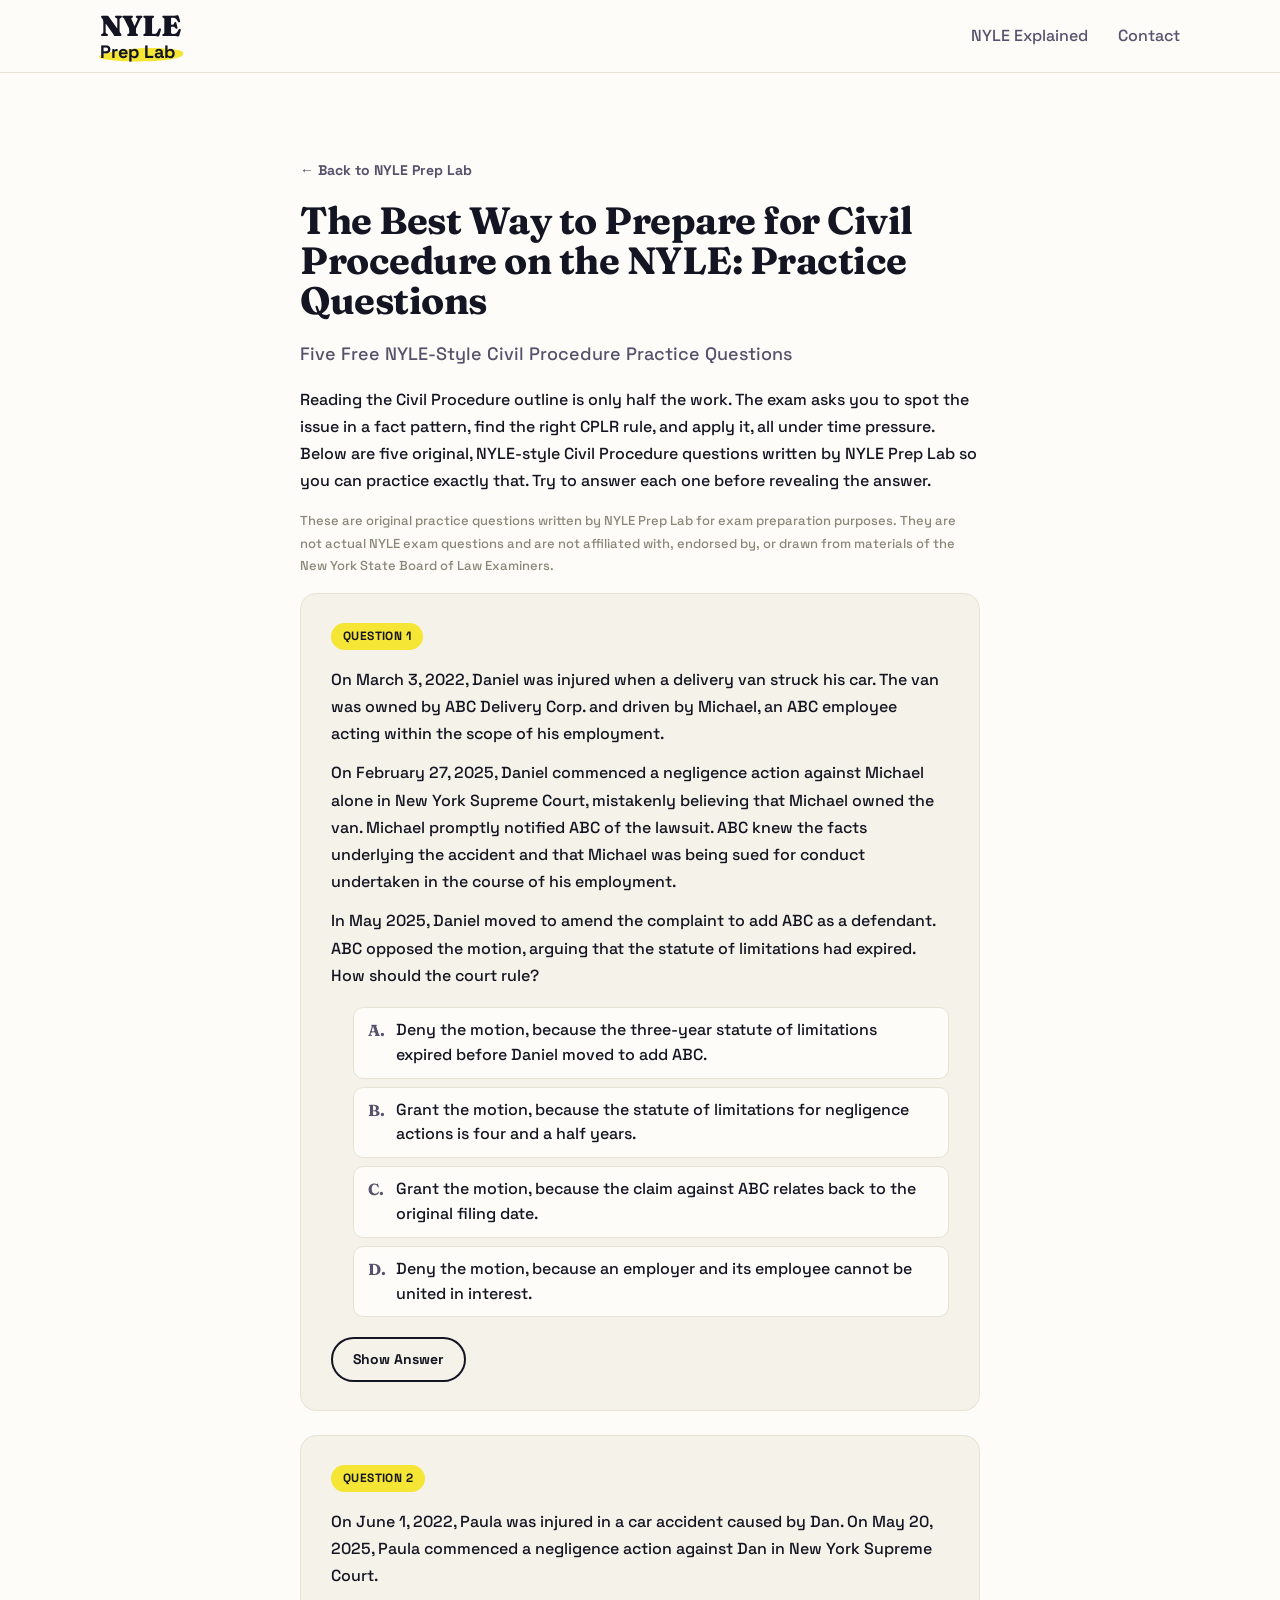
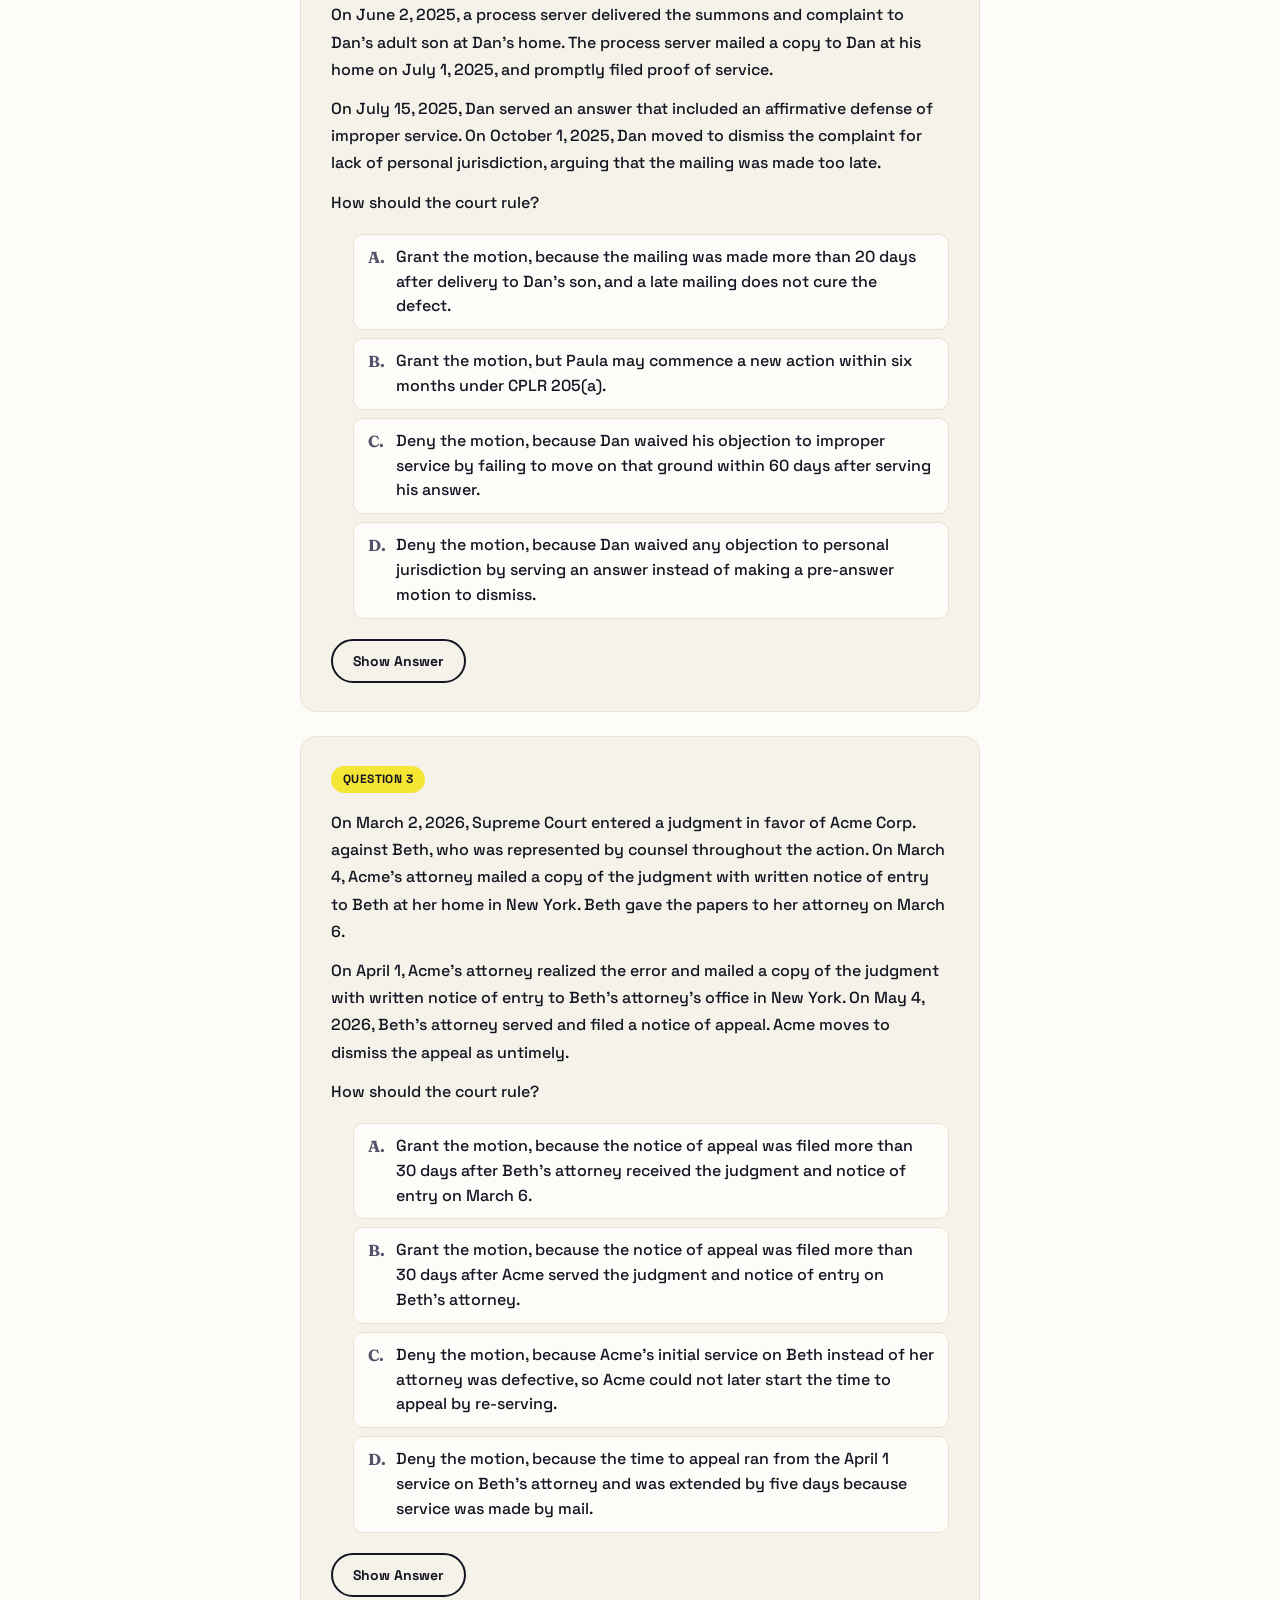
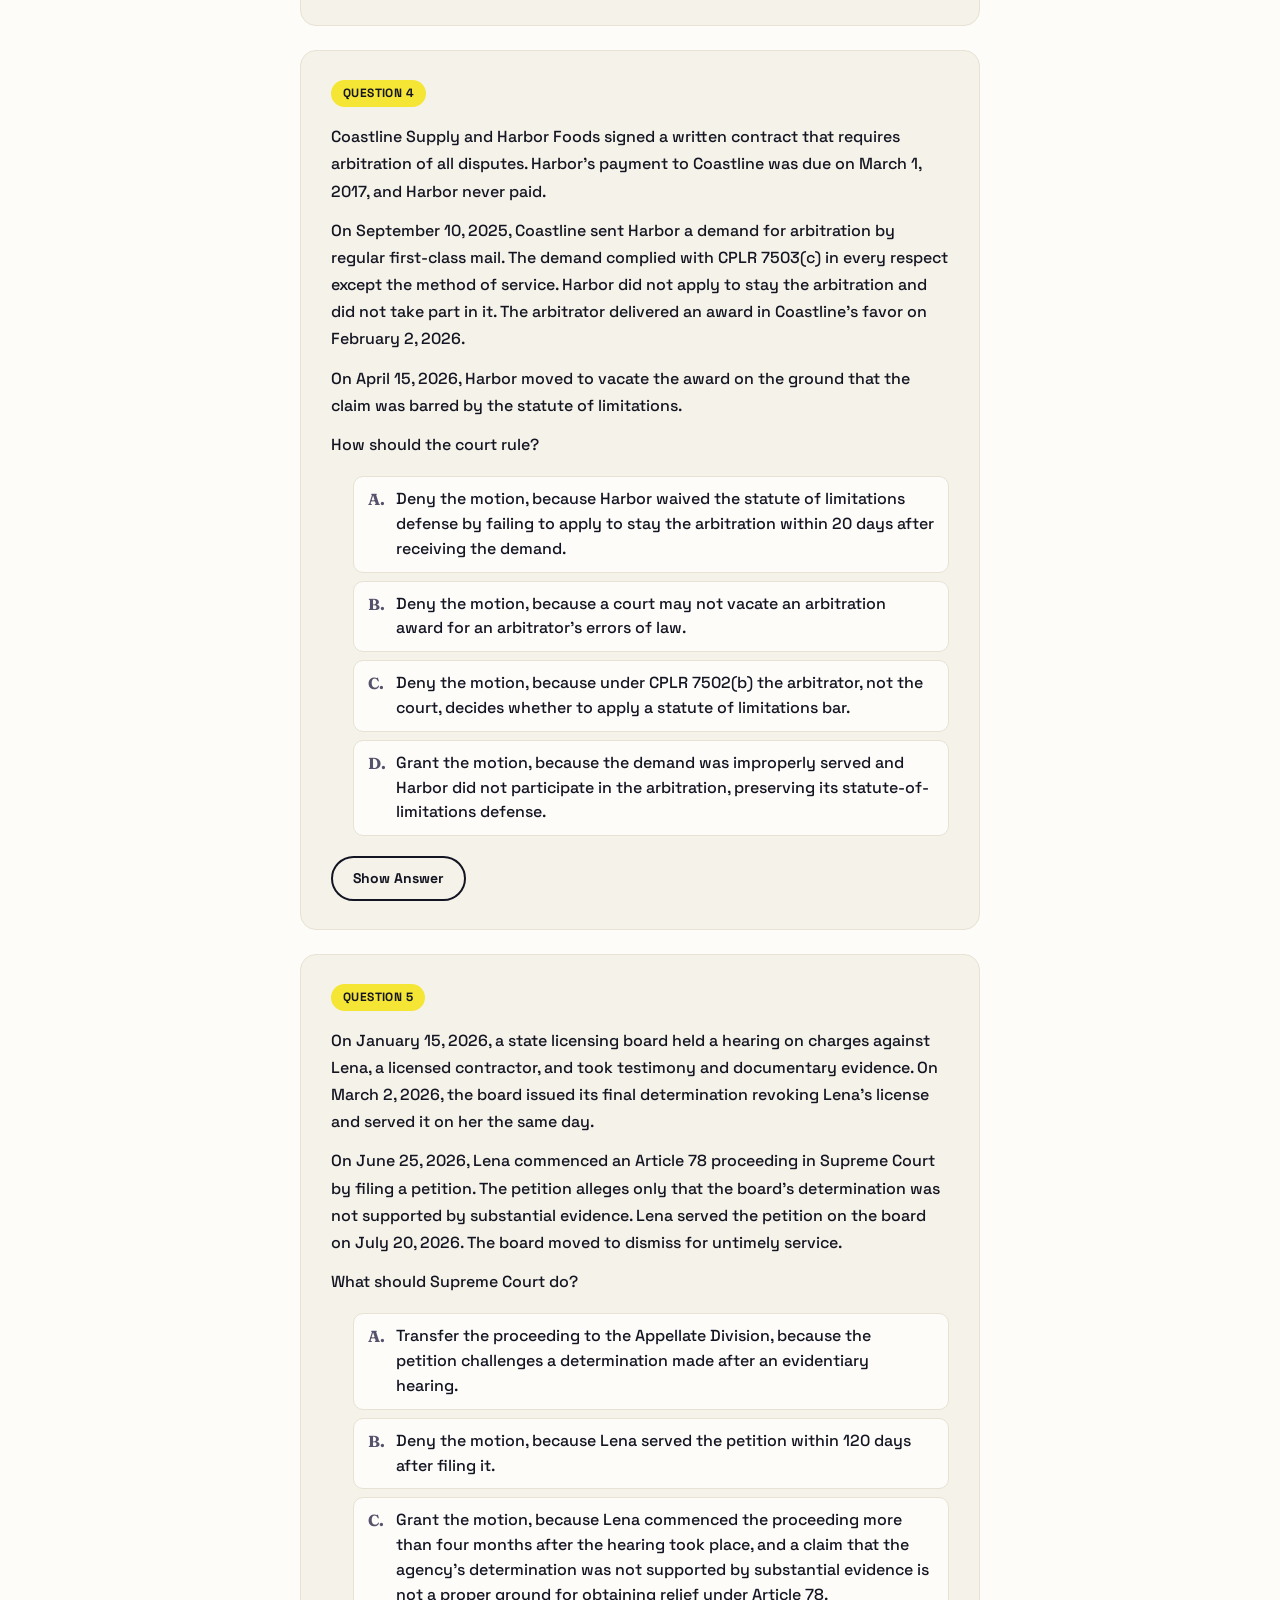
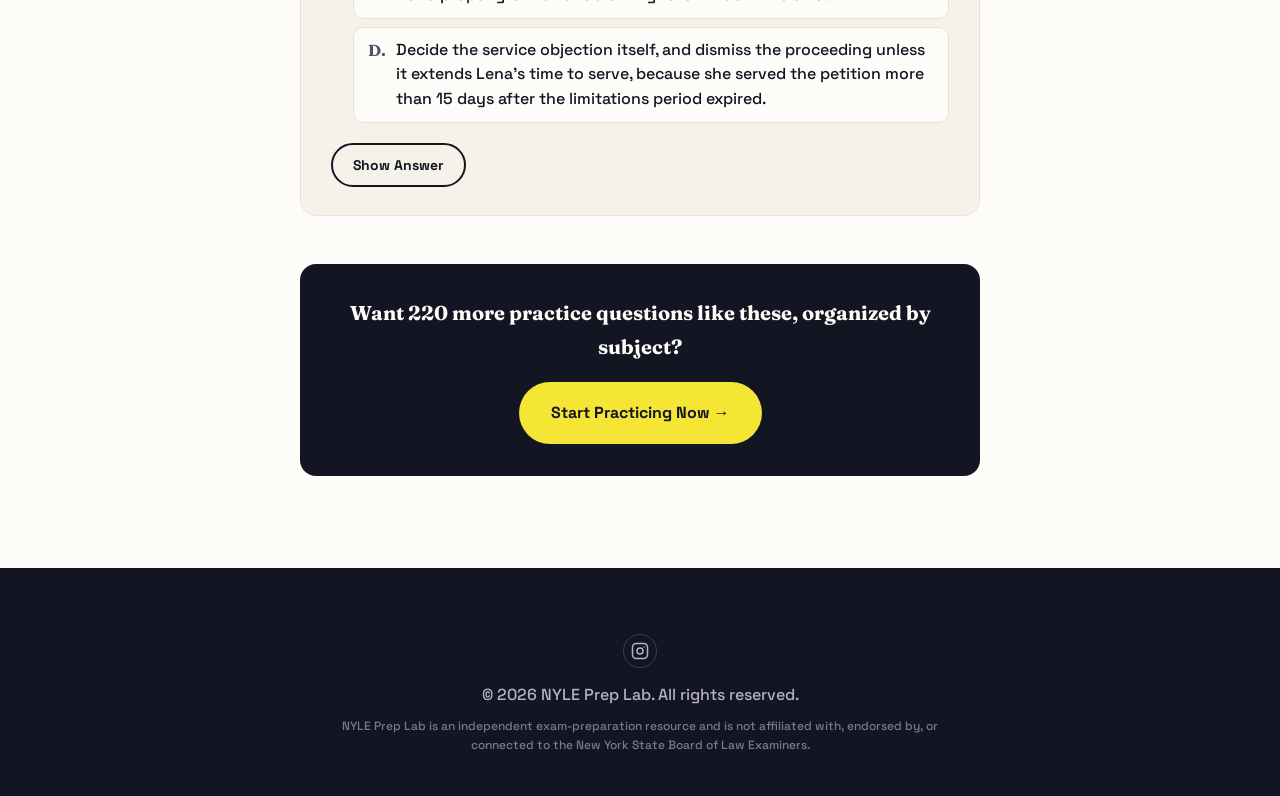
==== nyle-civil-procedure-practice-questions.html @ 0ba23423 "Add free Civil Procedure practice questions page and homepage teaser - New page nyle-civil-procedure" ====
<!DOCTYPE html>
<html lang="en">
<head>
<!-- Google tag (gtag.js) -->
<script async src="https://www.googletagmanager.com/gtag/js?id=G-0J8TV4LNTQ"></script>
<script>
  window.dataLayer = window.dataLayer || [];
  function gtag(){dataLayer.push(arguments);}
  gtag('js', new Date());

  gtag('config', 'G-0J8TV4LNTQ');
</script>
<meta charset="UTF-8">
<meta name="viewport" content="width=device-width, initial-scale=1.0">
<title>NYLE Civil Procedure Practice Questions: Free Sample Test | NYLE Prep Lab</title>
<meta name="description" content="Five free NYLE-style Civil Procedure practice questions with full explanations, to help you prepare for the New York Law Exam.">
<link rel="canonical" href="https://nylepreplab.com/nyle-civil-procedure-practice-questions.html">

<meta property="og:type" content="article">
<meta property="og:title" content="NYLE Civil Procedure Practice Questions: Free Sample Test | NYLE Prep Lab">
<meta property="og:description" content="Five free NYLE-style Civil Procedure practice questions with full explanations, to help you prepare for the New York Law Exam.">
<meta property="og:url" content="https://nylepreplab.com/nyle-civil-procedure-practice-questions.html">
<meta property="og:image" content="https://nylepreplab.com/assets/brand/instagram-profile.png">

<link rel="icon" type="image/png" href="assets/brand/favicon-512.png">
<link rel="stylesheet" href="css/style.css?v=3">
</head>
<body>

<header class="site-header">
  <div class="container nav-inner">
    <a href="index.html" class="brand">
      <span class="brand-nyle">NYLE</span>
      <span class="brand-prep-wrap">
        <svg class="brand-highlight" width="92" height="26" viewBox="0 0 56 16" aria-hidden="true">
          <path d="M2,9 C14,4 40,3 52,6 C54,6.5 54,9 51,10 C40,13.5 14,13 4,11 C2,10.5 1,10 2,9 Z" fill="#F5E635"/>
        </svg>
        <span class="brand-prep">Prep Lab</span>
      </span>
    </a>
    <nav class="main-nav" id="mainNav">
      <a href="index.html#nyle-explained">NYLE Explained</a>
      <a href="index.html#contact">Contact</a>
    </nav>
    <button class="nav-toggle" id="navToggle" aria-label="Toggle menu" aria-expanded="false">
      <span></span><span></span><span></span>
    </button>
  </div>
</header>

<main>
  <section class="section">
    <div class="container article-shell">
      <a href="index.html#practice" class="article-back">&larr; Back to NYLE Prep Lab</a>

      <h1>The Best Way to Prepare for Civil Procedure on the NYLE: Practice Questions</h1>
      <p class="article-lead">Five Free NYLE-Style Civil Procedure Practice Questions</p>

      <p class="quiz-intro">Reading the Civil Procedure outline is only half the work. The exam asks you to spot the issue in a fact pattern, find the right CPLR rule, and apply it, all under time pressure. Below are five original, NYLE-style Civil Procedure questions written by NYLE Prep Lab so you can practice exactly that. Try to answer each one before revealing the answer.</p>
      <p class="explain-disclaimer" style="margin-top:0; border-top:none; padding-top:0;">These are original practice questions written by NYLE Prep Lab for exam preparation purposes. They are not actual NYLE exam questions and are not affiliated with, endorsed by, or drawn from materials of the New York State Board of Law Examiners.</p>

      <div class="quiz-card">
        <span class="quiz-number">Question 1</span>
        <div class="quiz-prompt">
          <p>On March 3, 2022, Daniel was injured when a delivery van struck his car. The van was owned by ABC Delivery Corp. and driven by Michael, an ABC employee acting within the scope of his employment.</p>
          <p>On February 27, 2025, Daniel commenced a negligence action against Michael alone in New York Supreme Court, mistakenly believing that Michael owned the van. Michael promptly notified ABC of the lawsuit. ABC knew the facts underlying the accident and that Michael was being sued for conduct undertaken in the course of his employment.</p>
          <p>In May 2025, Daniel moved to amend the complaint to add ABC as a defendant. ABC opposed the motion, arguing that the statute of limitations had expired. How should the court rule?</p>
        </div>
        <ol class="quiz-choices">
          <li>Deny the motion, because the three-year statute of limitations expired before Daniel moved to add ABC.</li>
          <li>Grant the motion, because the statute of limitations for negligence actions is four and a half years.</li>
          <li>Grant the motion, because the claim against ABC relates back to the original filing date.</li>
          <li>Deny the motion, because an employer and its employee cannot be united in interest.</li>
        </ol>
        <details class="quiz-reveal">
          <summary>Show Answer</summary>
          <div class="quiz-answer-box">
            <p>Correct Answer: <span class="quiz-correct-letter">C</span></p>
            <p>Under CPLR 214(5), the statute of limitations for personal injury actions is three years, so it expired on March 3, 2025. Under CPLR 203 and <em>Buran v Coupal</em>, the claim against ABC relates back to the original filing date.</p>
          </div>
        </details>
      </div>

      <div class="quiz-card">
        <span class="quiz-number">Question 2</span>
        <div class="quiz-prompt">
          <p>On June 1, 2022, Paula was injured in a car accident caused by Dan. On May 20, 2025, Paula commenced a negligence action against Dan in New York Supreme Court.</p>
          <p>On June 2, 2025, a process server delivered the summons and complaint to Dan&rsquo;s adult son at Dan&rsquo;s home. The process server mailed a copy to Dan at his home on July 1, 2025, and promptly filed proof of service.</p>
          <p>On July 15, 2025, Dan served an answer that included an affirmative defense of improper service. On October 1, 2025, Dan moved to dismiss the complaint for lack of personal jurisdiction, arguing that the mailing was made too late.</p>
          <p>How should the court rule?</p>
        </div>
        <ol class="quiz-choices">
          <li>Grant the motion, because the mailing was made more than 20 days after delivery to Dan&rsquo;s son, and a late mailing does not cure the defect.</li>
          <li>Grant the motion, but Paula may commence a new action within six months under CPLR 205(a).</li>
          <li>Deny the motion, because Dan waived his objection to improper service by failing to move on that ground within 60 days after serving his answer.</li>
          <li>Deny the motion, because Dan waived any objection to personal jurisdiction by serving an answer instead of making a pre-answer motion to dismiss.</li>
        </ol>
        <details class="quiz-reveal">
          <summary>Show Answer</summary>
          <div class="quiz-answer-box">
            <p>Correct Answer: <span class="quiz-correct-letter">C</span></p>
            <p>Under CPLR 308(2), the mailing must occur within 20 days after delivery, so the July 1 mailing was untimely. However, under CPLR 3211(e), Dan waived his improper-service defense by failing to move within 60 days after serving his answer. That period ended in mid-September 2025, so his October 1 motion was late.</p>
          </div>
        </details>
      </div>

      <div class="quiz-card">
        <span class="quiz-number">Question 3</span>
        <div class="quiz-prompt">
          <p>On March 2, 2026, Supreme Court entered a judgment in favor of Acme Corp. against Beth, who was represented by counsel throughout the action. On March 4, Acme&rsquo;s attorney mailed a copy of the judgment with written notice of entry to Beth at her home in New York. Beth gave the papers to her attorney on March 6.</p>
          <p>On April 1, Acme&rsquo;s attorney realized the error and mailed a copy of the judgment with written notice of entry to Beth&rsquo;s attorney&rsquo;s office in New York. On May 4, 2026, Beth&rsquo;s attorney served and filed a notice of appeal. Acme moves to dismiss the appeal as untimely.</p>
          <p>How should the court rule?</p>
        </div>
        <ol class="quiz-choices">
          <li>Grant the motion, because the notice of appeal was filed more than 30 days after Beth&rsquo;s attorney received the judgment and notice of entry on March 6.</li>
          <li>Grant the motion, because the notice of appeal was filed more than 30 days after Acme served the judgment and notice of entry on Beth&rsquo;s attorney.</li>
          <li>Deny the motion, because Acme&rsquo;s initial service on Beth instead of her attorney was defective, so Acme could not later start the time to appeal by re-serving.</li>
          <li>Deny the motion, because the time to appeal ran from the April 1 service on Beth&rsquo;s attorney and was extended by five days because service was made by mail.</li>
        </ol>
        <details class="quiz-reveal">
          <summary>Show Answer</summary>
          <div class="quiz-answer-box">
            <p>Correct Answer: <span class="quiz-correct-letter">D</span></p>
            <p>Under CPLR 2103(b), papers served on a represented party must be served on the party&rsquo;s attorney, so the March 4 mailing to Beth did not start the time to appeal. The April 1 mailing to her attorney did. Under CPLR 5513(a), the appeal period is 30 days. Under CPLR 2103(b)(2), 5 days are added for service by mail within New York. The deadline was May 6, so the May 4 notice of appeal was timely.</p>
          </div>
        </details>
      </div>

      <div class="quiz-card">
        <span class="quiz-number">Question 4</span>
        <div class="quiz-prompt">
          <p>Coastline Supply and Harbor Foods signed a written contract that requires arbitration of all disputes. Harbor&rsquo;s payment to Coastline was due on March 1, 2017, and Harbor never paid.</p>
          <p>On September 10, 2025, Coastline sent Harbor a demand for arbitration by regular first-class mail. The demand complied with CPLR 7503(c) in every respect except the method of service. Harbor did not apply to stay the arbitration and did not take part in it. The arbitrator delivered an award in Coastline&rsquo;s favor on February 2, 2026.</p>
          <p>On April 15, 2026, Harbor moved to vacate the award on the ground that the claim was barred by the statute of limitations.</p>
          <p>How should the court rule?</p>
        </div>
        <ol class="quiz-choices">
          <li>Deny the motion, because Harbor waived the statute of limitations defense by failing to apply to stay the arbitration within 20 days after receiving the demand.</li>
          <li>Deny the motion, because a court may not vacate an arbitration award for an arbitrator&rsquo;s errors of law.</li>
          <li>Deny the motion, because under CPLR 7502(b) the arbitrator, not the court, decides whether to apply a statute of limitations bar.</li>
          <li>Grant the motion, because the demand was improperly served and Harbor did not participate in the arbitration, preserving its statute-of-limitations defense.</li>
        </ol>
        <details class="quiz-reveal">
          <summary>Show Answer</summary>
          <div class="quiz-answer-box">
            <p>Correct Answer: <span class="quiz-correct-letter">D</span></p>
            <p>Under CPLR 213(2), the six-year limitations period expired on March 1, 2023. Under CPLR 7503(c), regular first-class mail is not a permitted method of serving an arbitration demand. Because the demand was improperly served and Harbor did not participate, the limitations defense was not waived and may be raised in a motion to vacate under CPLR 7511(b)(2) (<em>Blamowski v Munson Transportation</em>). Harbor&rsquo;s motion was made within 90 days of delivery of the award, so it was timely under CPLR 7511(a).</p>
          </div>
        </details>
      </div>

      <div class="quiz-card">
        <span class="quiz-number">Question 5</span>
        <div class="quiz-prompt">
          <p>On January 15, 2026, a state licensing board held a hearing on charges against Lena, a licensed contractor, and took testimony and documentary evidence. On March 2, 2026, the board issued its final determination revoking Lena&rsquo;s license and served it on her the same day.</p>
          <p>On June 25, 2026, Lena commenced an Article 78 proceeding in Supreme Court by filing a petition. The petition alleges only that the board&rsquo;s determination was not supported by substantial evidence. Lena served the petition on the board on July 20, 2026. The board moved to dismiss for untimely service.</p>
          <p>What should Supreme Court do?</p>
        </div>
        <ol class="quiz-choices">
          <li>Transfer the proceeding to the Appellate Division, because the petition challenges a determination made after an evidentiary hearing.</li>
          <li>Deny the motion, because Lena served the petition within 120 days after filing it.</li>
          <li>Grant the motion, because Lena commenced the proceeding more than four months after the hearing took place, and a claim that the agency&rsquo;s determination was not supported by substantial evidence is not a proper ground for obtaining relief under Article 78.</li>
          <li>Decide the service objection itself, and dismiss the proceeding unless it extends Lena&rsquo;s time to serve, because she served the petition more than 15 days after the limitations period expired.</li>
        </ol>
        <details class="quiz-reveal">
          <summary>Show Answer</summary>
          <div class="quiz-answer-box">
            <p>Correct Answer: <span class="quiz-correct-letter">D</span></p>
            <p>Under CPLR 217, the four-month limitation period ran from the March 2 final determination and expired on July 2, so the petition was filed on time. Under CPLR 306-b, service had to be made within 15 days after the limitation period expired, by July 17, so the July 20 service was late. Under CPLR 7804(g), the court must decide any objection that could end the proceeding before transferring it to the Appellate Division.</p>
          </div>
        </details>
      </div>

      <div class="article-cta">
        <p>Want 220 more practice questions like these, organized by subject?</p>
        <a href="https://payhip.com/order?link=jAn7y" target="_blank" rel="noopener" class="btn btn-primary btn-lg">Start Practicing Now &rarr;</a>
      </div>
    </div>
  </section>
</main>

<footer class="site-footer">
  <div class="container footer-inner">
    <nav class="footer-nav">
      <a href="index.html#nyle-explained">NYLE Explained</a>
      <a href="index.html#contact">Contact</a>
    </nav>
    <a href="https://www.instagram.com/nylepreplab/" target="_blank" rel="noopener" class="footer-social" aria-label="NYLE Prep Lab on Instagram">
      <svg width="18" height="18" viewBox="0 0 24 24" fill="none" stroke="currentColor" stroke-width="2" stroke-linecap="round" stroke-linejoin="round">
        <rect x="2" y="2" width="20" height="20" rx="5"/>
        <circle cx="12" cy="12" r="4"/>
        <circle cx="17.5" cy="6.5" r="1" fill="currentColor" stroke="none"/>
      </svg>
    </a>
    <p>&copy; <span id="year"></span> NYLE Prep Lab. All rights reserved.</p>
    <p class="footer-disclaimer">NYLE Prep Lab is an independent exam-preparation resource and is not affiliated with, endorsed by, or connected to the New York State Board of Law Examiners.</p>
  </div>
</footer>

<script src="js/main.js?v=3"></script>
</body>
</html>
---- css/style.css ----
@font-face {
  font-family: 'Fraunces';
  font-weight: 600 900;
  font-style: normal;
  font-display: swap;
  src: url('../assets/brand/FrauncesCompact.woff2') format('woff2');
}
@font-face {
  font-family: 'Space Grotesk';
  font-weight: 500 700;
  font-style: normal;
  font-display: swap;
  src: url('../assets/brand/SpaceGrotesk.woff2') format('woff2');
}

:root {
  --ink: #141522;
  --ink-soft: #56526B;
  --ink-faint: #8A8778;
  --cream: #FDFCF9;
  --cream-deep: #F5F2E9;
  --amber: #F5E635;
  --amber-deep: #E8D400;
  --border: #E7E2D3;
  --radius: 16px;
  --max-width: 1120px;
}

* { margin: 0; padding: 0; box-sizing: border-box; }

html { scroll-behavior: smooth; }

body {
  font-family: 'Space Grotesk', -apple-system, BlinkMacSystemFont, sans-serif;
  font-weight: 500;
  color: var(--ink);
  background: var(--cream);
  line-height: 1.6;
}

.container {
  max-width: var(--max-width);
  margin: 0 auto;
  padding: 0 20px;
}

h1, h2, h3 {
  font-family: 'Fraunces', serif;
  font-weight: 700;
  color: var(--ink);
  line-height: 1.05;
  letter-spacing: -0.5px;
}
h2 { font-size: 34px; margin-bottom: 10px; }
h3 { font-size: 19px; margin-bottom: 10px; font-weight: 700; }

a { color: var(--ink); text-decoration: none; }

/* ---------- Highlighter accent ---------- */
.hl-wrap { position: relative; display: inline-block; }
.hl-svg { position: absolute; left: -8px; right: -8px; top: -4px; width: calc(100% + 16px); height: 110%; z-index: 1; }
.hl-text { position: relative; z-index: 2; }

/* ---------- Buttons ---------- */
.btn {
  display: inline-block;
  padding: 13px 24px;
  border-radius: 999px;
  font-family: 'Space Grotesk', sans-serif;
  font-weight: 700;
  font-size: 15px;
  cursor: pointer;
  border: 2px solid transparent;
  text-decoration: none !important;
}
.btn-primary { background: var(--amber); color: var(--ink); }
.btn-primary:hover { background: var(--amber-deep); }
.btn-ghost { background: transparent; color: var(--ink); border-color: var(--ink); }
.btn-ghost:hover { background: var(--ink); color: var(--cream); }
.btn-lg { padding: 16px 30px; font-size: 16px; }
.btn-block { display: block; width: 100%; text-align: center; }

/* ---------- Header ---------- */
.site-header {
  position: sticky;
  top: 0;
  background: rgba(253, 252, 249, 0.9);
  backdrop-filter: blur(8px);
  border-bottom: 1px solid var(--border);
  z-index: 100;
}
.nav-inner {
  display: flex;
  align-items: center;
  justify-content: space-between;
  height: 72px;
  gap: 20px;
}
.brand { display: flex; flex-direction: column; align-items: flex-start; line-height: 1; gap: 3px; }
.brand-nyle {
  font-family: 'Fraunces', serif;
  font-weight: 900;
  font-size: 29px;
  letter-spacing: -0.5px;
  color: var(--ink);
}
.brand-prep-wrap { position: relative; display: inline-block; }
.brand-highlight { position: absolute; left: -4px; bottom: -6px; z-index: 1; }
.brand-prep {
  font-family: 'Space Grotesk', sans-serif;
  font-weight: 700;
  font-size: 18px;
  color: var(--ink);
  position: relative;
  z-index: 2;
}
.main-nav {
  display: flex;
  gap: 30px;
  margin-left: auto;
}
.main-nav a { font-weight: 500; color: var(--ink-soft); }
.main-nav a:hover { color: var(--ink); }
.nav-toggle {
  display: none;
  flex-direction: column;
  gap: 5px;
  background: none;
  border: none;
  cursor: pointer;
  padding: 6px;
}
.nav-toggle span { width: 24px; height: 2px; background: var(--ink); display: block; }

/* ---------- Hero ---------- */
.hero {
  min-height: calc(100vh - 72px);
  display: flex;
  align-items: center;
  padding: 32px 0;
  position: relative;
  overflow: hidden;
}
.hero::before {
  content: "";
  position: absolute;
  top: -180px;
  right: -160px;
  width: 480px;
  height: 480px;
  border-radius: 50%;
  background: radial-gradient(circle, rgba(245,230,53,0.35) 0%, rgba(245,230,53,0) 70%);
  pointer-events: none;
}
.hero > .container {
  width: 100%;
}
.hero-grid {
  display: grid;
  grid-template-columns: 1.05fr 0.95fr;
  gap: 56px;
  align-items: center;
  position: relative;
}
.hero h1 {
  font-size: 42px;
  margin: 0 0 16px;
}
.hero-sub {
  color: var(--ink-soft);
  font-size: 16px;
  line-height: 1.55;
  max-width: 480px;
}

/* ---------- Sections ---------- */
.section { padding: 84px 0; }
.section-alt { background: var(--cream-deep); }
.section-lead {
  color: var(--ink-soft);
  font-size: 17px;
  max-width: 640px;
  margin-bottom: 42px;
}

/* ---------- NYLE Explained: sticky notes ---------- */
.sticky-notes-grid {
  display: flex;
  flex-wrap: wrap;
  justify-content: center;
  gap: 30px;
  margin-bottom: 8px;
}
.sticky-note {
  display: flex;
  align-items: center;
  justify-content: center;
  text-align: center;
  flex: 0 1 340px;
  max-width: 340px;
  min-height: 200px;
  padding: 30px 22px;
  border-radius: 4px 4px 10px 10px;
  background-color: #FFF3B8;
  background-image: repeating-linear-gradient(
    to bottom,
    transparent 0,
    transparent 27px,
    rgba(20, 21, 34, 0.1) 27px,
    rgba(20, 21, 34, 0.1) 28px
  );
  box-shadow: 0 10px 22px rgba(20, 21, 34, 0.16);
  position: relative;
  transition: transform 0.15s ease, box-shadow 0.15s ease;
}
.sticky-note::before {
  content: "";
  position: absolute;
  top: -9px;
  left: 50%;
  transform: translateX(-50%);
  width: 16px;
  height: 16px;
  border-radius: 50%;
  background: var(--amber-deep);
  box-shadow: 0 2px 4px rgba(20, 21, 34, 0.3);
}
.sticky-note:nth-child(1) { transform: rotate(-2deg); }
.sticky-note:nth-child(2) { transform: rotate(1.4deg); }
.sticky-note:nth-child(3) { transform: rotate(-1.2deg); }
.sticky-note:nth-child(4) { transform: rotate(2deg); }
.sticky-note:nth-child(5) { transform: rotate(-1.6deg); }
.sticky-note:hover {
  transform: translateY(-4px) rotate(0deg);
  box-shadow: 0 16px 30px rgba(20, 21, 34, 0.22);
}
.sticky-note-text {
  font-family: 'Fraunces', serif;
  font-weight: 700;
  font-size: 17px;
  line-height: 1.35;
  color: var(--ink);
  position: relative;
  z-index: 2;
}
.explain-disclaimer {
  margin-top: 34px;
  font-size: 13px;
  color: var(--ink-faint);
  border-top: 1px solid var(--border);
  padding-top: 20px;
}
.explain-disclaimer a { color: var(--ink-soft); text-decoration: underline; }

/* ---------- Pricing ---------- */
.pricing-card {
  max-width: 440px;
  margin: 0 0 0 auto;
  background: var(--ink);
  color: var(--cream);
  border-radius: 24px;
  padding: 30px 34px;
  box-shadow: 0 24px 60px rgba(20, 21, 34, 0.22);
}
.pricing-header { text-align: center; margin-bottom: 16px; }
.pricing-header h3 { color: var(--cream); font-size: 18px; }
.price { margin-top: 8px; }
.price-amount { font-family: 'Fraunces', serif; font-weight: 900; font-size: 36px; color: var(--amber); }
.price-note { color: #9C98AE; margin-left: 6px; font-size: 13px; }
.pricing-features { list-style: none; margin-bottom: 18px; }
.pricing-features li {
  padding: 8px 0 8px 26px;
  position: relative;
  border-bottom: 1px solid rgba(255,255,255,0.1);
  color: #E4E1EF;
  font-size: 14px;
}
.pricing-features li:last-child { border-bottom: none; }
.pricing-features li::before {
  content: "\2713";
  position: absolute;
  left: 0;
  color: var(--amber);
  font-weight: 700;
}
.pricing-note { text-align: center; color: #9C98AE; font-size: 12px; margin-top: 12px; }
.pricing-preview-link { display: block; text-align: center; color: #C9C6DB; font-size: 13px; margin-top: 14px; text-decoration: underline; }
.pricing-preview-link:hover { color: var(--amber); }

/* ---------- Contact ---------- */
.contact-inner {
  display: grid;
  grid-template-columns: 1fr 1fr;
  gap: 54px;
  align-items: start;
}
.contact-alt { margin-top: 16px; color: var(--ink-soft); }
.contact-alt a { text-decoration: underline; }
.contact-form {
  display: flex;
  flex-direction: column;
  gap: 6px;
  background: var(--cream-deep);
  padding: 32px;
  border-radius: var(--radius);
  border: 1px solid var(--border);
}
.contact-form label { font-weight: 700; font-size: 14px; margin-top: 10px; }
.contact-form input,
.contact-form textarea {
  padding: 11px 14px;
  border: 1.5px solid var(--border);
  border-radius: 8px;
  font: inherit;
  margin-bottom: 4px;
  background: var(--cream);
  color: var(--ink);
}
.contact-form input:focus,
.contact-form textarea:focus {
  outline: none;
  border-color: var(--amber-deep);
}
.contact-form button { margin-top: 16px; }
.form-status { margin-top: 12px; font-size: 14px; padding: 10px; border-radius: 8px; }
.form-status.success { background: #E9F7E5; color: #23522A; }
.form-status.error { background: #FBEAEA; color: #7A2626; }

/* ---------- Footer ---------- */
.site-footer { background: var(--ink); color: #B5B2C4; padding: 40px 0; text-align: center; }
.footer-social {
  display: inline-flex;
  align-items: center;
  justify-content: center;
  width: 34px;
  height: 34px;
  border-radius: 50%;
  color: #B5B2C4;
  border: 1px solid rgba(255,255,255,0.18);
  margin-bottom: 14px;
}
.footer-social:hover { color: var(--amber); border-color: var(--amber); }
.footer-disclaimer {
  font-size: 12px;
  color: #7C7891;
  margin-top: 10px;
  max-width: 600px;
  margin-left: auto;
  margin-right: auto;
}

/* ---------- Responsive ---------- */
@media (max-width: 900px) {
  .hero-grid { grid-template-columns: 1fr; text-align: center; }
  .hero h1 { margin-left: auto; margin-right: auto; }
  .hero-sub { max-width: 520px; margin-left: auto; margin-right: auto; }
  .pricing-card { margin: 0 auto; }
}

@media (max-width: 800px) {
  .sticky-note { flex-basis: 300px; max-width: 300px; }
  .contact-inner { grid-template-columns: 1fr; }
  .hero h1 { font-size: 38px; }
}

@media (max-width: 480px) {
  .sticky-note { flex-basis: 100%; max-width: 100%; }
}

@media (max-width: 680px) {
  .main-nav {
    position: absolute;
    top: 72px;
    left: 0;
    right: 0;
    background: var(--cream);
    border-bottom: 1px solid var(--border);
    flex-direction: column;
    padding: 16px 20px;
    display: none;
    gap: 14px;
  }
  .main-nav.open { display: flex; }
  .nav-toggle { display: flex; }
  .hero { padding: 40px 0 48px; }
  .hero h1 { font-size: 32px; margin-bottom: 14px; }
  .hero-sub { font-size: 15.5px; line-height: 1.5; max-width: 100%; }
  .section { padding: 56px 0; }
  .pricing-card { padding: 30px 26px; }
  .pricing-header { margin-bottom: 16px; }
  .pricing-header h3 { font-size: 17px; }
  .price-amount { font-size: 34px; }
  .pricing-features { margin-bottom: 20px; }
  .pricing-features li { padding: 9px 0 9px 26px; font-size: 14px; }
}

/* ---------- Article pages ---------- */
.article-back {
  display: inline-block;
  font-size: 14px;
  font-weight: 700;
  color: var(--ink-soft);
  margin-bottom: 20px;
}
.article-back:hover { color: var(--ink); }
.article-shell { max-width: 720px; margin: 0 auto; }
.article-shell h1 {
  font-size: 38px;
  margin-bottom: 18px;
}
.article-lead {
  font-size: 18px;
  color: var(--ink-soft);
  margin-bottom: 8px;
}
.article-shell h2 {
  font-size: 25px;
  margin-top: 42px;
  margin-bottom: 14px;
}
.article-shell h3 {
  font-size: 19px;
  margin-top: 28px;
  margin-bottom: 10px;
}
.article-shell p {
  margin-bottom: 16px;
  line-height: 1.7;
}
.article-shell ul,
.article-shell ol {
  margin: 0 0 20px;
  padding-left: 22px;
  line-height: 1.7;
}
.article-shell li { margin-bottom: 8px; }
.article-shell strong { color: var(--ink); }
.article-checklist {
  background: var(--cream-deep);
  border: 1px solid var(--border);
  border-radius: var(--radius);
  padding: 24px 28px;
  margin: 24px 0 32px;
  list-style: none;
}
.article-checklist li { padding-left: 0; }
.article-table-wrap {
  overflow-x: auto;
  margin: 0 0 24px;
}
.article-table {
  width: 100%;
  border-collapse: collapse;
  font-size: 15px;
}
.article-table th,
.article-table td {
  text-align: left;
  padding: 10px 16px;
  border-bottom: 1px solid var(--border);
}
.article-table th {
  font-family: 'Space Grotesk', sans-serif;
  font-weight: 700;
  color: var(--ink);
  background: var(--cream-deep);
}
.article-table td { color: var(--ink-soft); }
.article-cta {
  background: var(--ink);
  color: var(--cream);
  border-radius: var(--radius);
  padding: 32px;
  text-align: center;
  margin: 48px 0 8px;
}
.article-cta p {
  color: var(--cream);
  font-family: 'Fraunces', serif;
  font-weight: 700;
  font-size: 20px;
  margin-bottom: 18px;
}

@media (max-width: 680px) {
  .article-shell h1 { font-size: 30px; }
  .article-shell h2 { font-size: 21px; }
}

/* ---------- Practice questions teaser (homepage) ---------- */
.practice-teaser { text-align: center; }
.practice-teaser .section-lead { margin-left: auto; margin-right: auto; }

/* ---------- Practice questions (quiz cards) ---------- */
.quiz-intro { margin-bottom: 8px; }
.quiz-card {
  background: var(--cream-deep);
  border: 1px solid var(--border);
  border-radius: var(--radius);
  padding: 28px 30px;
  margin-bottom: 24px;
}
.quiz-number {
  display: inline-block;
  font-family: 'Space Grotesk', sans-serif;
  font-weight: 700;
  font-size: 12px;
  letter-spacing: 0.4px;
  text-transform: uppercase;
  color: var(--ink);
  background: var(--amber);
  padding: 4px 12px;
  border-radius: 999px;
  margin-bottom: 16px;
}
.quiz-prompt { line-height: 1.7; margin-bottom: 18px; }
.quiz-prompt p { margin-bottom: 12px; }
.quiz-prompt p:last-child { margin-bottom: 0; }
.quiz-choices { list-style: none; padding: 0; margin: 0 0 18px; counter-reset: choice; }
.quiz-choices li {
  position: relative;
  padding: 10px 14px 10px 42px;
  margin-bottom: 8px;
  background: var(--cream);
  border: 1px solid var(--border);
  border-radius: 10px;
  line-height: 1.55;
  counter-increment: choice;
}
.quiz-choices li::before {
  content: counter(choice, upper-alpha) ".";
  position: absolute;
  left: 14px;
  top: 10px;
  font-family: 'Fraunces', serif;
  font-weight: 700;
  color: var(--ink-soft);
}
.quiz-reveal summary {
  cursor: pointer;
  list-style: none;
  display: inline-block;
  font-family: 'Space Grotesk', sans-serif;
  font-weight: 700;
  font-size: 14px;
  color: var(--ink);
  border: 2px solid var(--ink);
  border-radius: 999px;
  padding: 9px 20px;
}
.quiz-reveal summary::-webkit-details-marker { display: none; }
.quiz-reveal summary::marker { content: ""; }
.quiz-reveal summary:hover { background: var(--ink); color: var(--cream); }
.quiz-reveal[open] summary { background: var(--ink); color: var(--cream); margin-bottom: 18px; }
.quiz-answer-box {
  border-top: 1px dashed var(--border);
  padding-top: 18px;
  margin-top: 4px;
}
.quiz-answer-box p { margin-bottom: 10px; line-height: 1.7; }
.quiz-answer-box p:last-child { margin-bottom: 0; }
.quiz-correct-letter {
  display: inline-block;
  background: var(--amber);
  padding: 1px 10px;
  border-radius: 6px;
  font-weight: 700;
}

@media (max-width: 680px) {
  .quiz-card { padding: 22px 20px; }
}
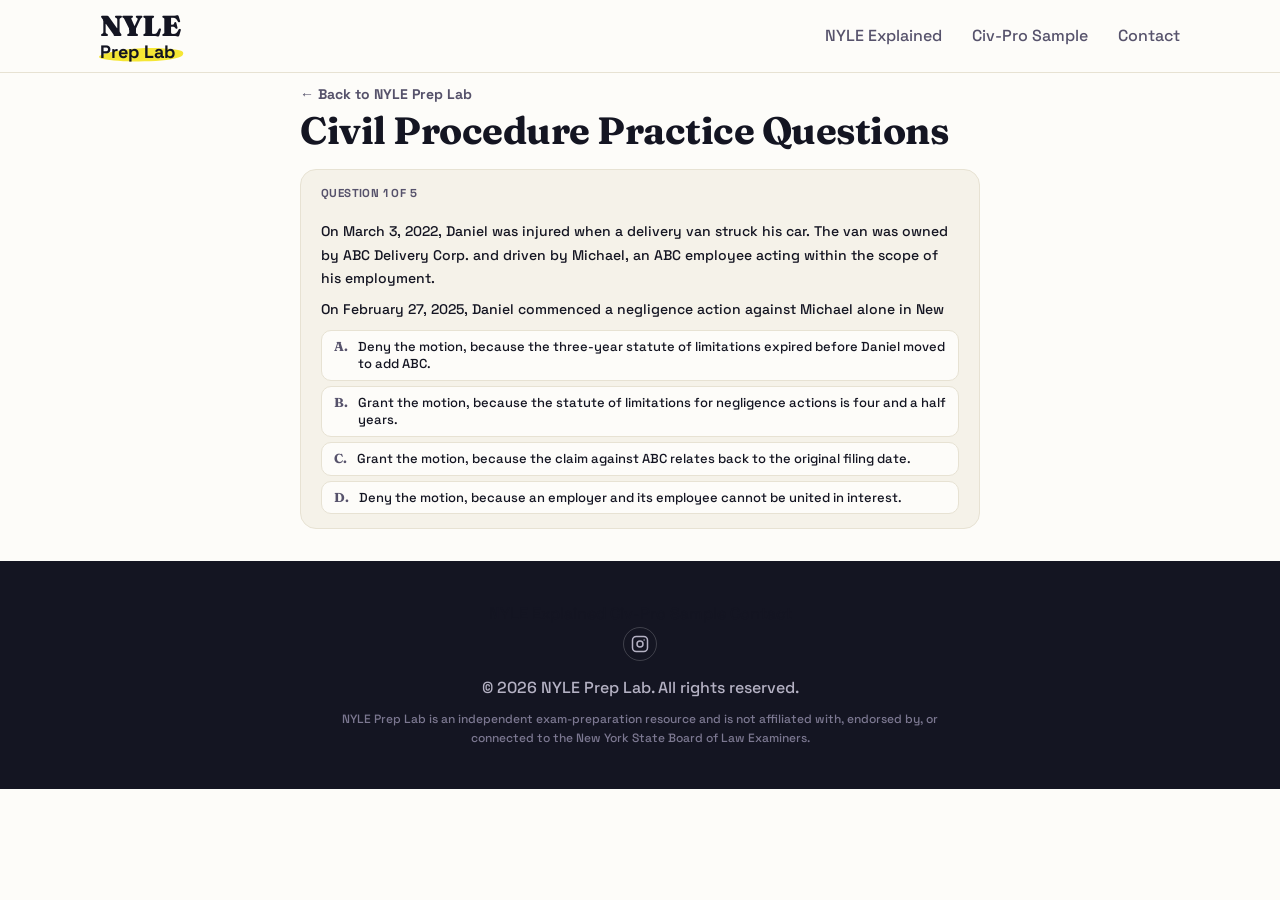
==== commit 387cbf0b: "Rebuild practice questions as interactive one-at-a-time quiz - Add "Civ-Pro Sample" link to header/f" ====
--- a/nyle-civil-procedure-practice-questions.html
+++ b/nyle-civil-procedure-practice-questions.html
@@ -23,7 +23,7 @@
 <meta property="og:image" content="https://nylepreplab.com/assets/brand/instagram-profile.png">
 
 <link rel="icon" type="image/png" href="assets/brand/favicon-512.png">
-<link rel="stylesheet" href="css/style.css?v=3">
+<link rel="stylesheet" href="css/style.css?v=4">
 </head>
 <body>
 
@@ -40,6 +40,7 @@
     </a>
     <nav class="main-nav" id="mainNav">
       <a href="index.html#nyle-explained">NYLE Explained</a>
+      <a href="nyle-civil-procedure-practice-questions.html">Civ-Pro Sample</a>
       <a href="index.html#contact">Contact</a>
     </nav>
     <button class="nav-toggle" id="navToggle" aria-label="Toggle menu" aria-expanded="false">
@@ -49,131 +50,115 @@
 </header>
 
 <main>
-  <section class="section">
+  <section class="section quiz-page-section">
     <div class="container article-shell">
       <a href="index.html#practice" class="article-back">&larr; Back to NYLE Prep Lab</a>
+      <h1 class="quiz-page-title">Civil Procedure Practice Questions</h1>
 
-      <h1>The Best Way to Prepare for Civil Procedure on the NYLE: Practice Questions</h1>
-      <p class="article-lead">Five Free NYLE-Style Civil Procedure Practice Questions</p>
+      <div class="quiz-app">
 
-      <p class="quiz-intro">Reading the Civil Procedure outline is only half the work. The exam asks you to spot the issue in a fact pattern, find the right CPLR rule, and apply it, all under time pressure. Below are five original, NYLE-style Civil Procedure questions written by NYLE Prep Lab so you can practice exactly that. Try to answer each one before revealing the answer.</p>
-      <p class="explain-disclaimer" style="margin-top:0; border-top:none; padding-top:0;">These are original practice questions written by NYLE Prep Lab for exam preparation purposes. They are not actual NYLE exam questions and are not affiliated with, endorsed by, or drawn from materials of the New York State Board of Law Examiners.</p>
+        <div class="quiz-slide active" data-slide="1">
+          <p class="quiz-progress">Question 1 of 5</p>
+          <div class="quiz-prompt-scroll">
+            <p>On March 3, 2022, Daniel was injured when a delivery van struck his car. The van was owned by ABC Delivery Corp. and driven by Michael, an ABC employee acting within the scope of his employment.</p>
+            <p>On February 27, 2025, Daniel commenced a negligence action against Michael alone in New York Supreme Court, mistakenly believing that Michael owned the van. Michael promptly notified ABC of the lawsuit. ABC knew the facts underlying the accident and that Michael was being sued for conduct undertaken in the course of his employment.</p>
+            <p>In May 2025, Daniel moved to amend the complaint to add ABC as a defendant. ABC opposed the motion, arguing that the statute of limitations had expired. How should the court rule?</p>
+          </div>
+          <div class="quiz-choices-list">
+            <button type="button" class="quiz-choice" data-correct="false"><span class="quiz-choice-letter">A.</span><span>Deny the motion, because the three-year statute of limitations expired before Daniel moved to add ABC.</span></button>
+            <button type="button" class="quiz-choice" data-correct="false"><span class="quiz-choice-letter">B.</span><span>Grant the motion, because the statute of limitations for negligence actions is four and a half years.</span></button>
+            <button type="button" class="quiz-choice" data-correct="true"><span class="quiz-choice-letter">C.</span><span>Grant the motion, because the claim against ABC relates back to the original filing date.</span></button>
+            <button type="button" class="quiz-choice" data-correct="false"><span class="quiz-choice-letter">D.</span><span>Deny the motion, because an employer and its employee cannot be united in interest.</span></button>
+          </div>
+          <div class="quiz-feedback">
+            <p class="quiz-feedback-answer">Correct Answer: <span class="quiz-correct-letter">C</span></p>
+            <p class="quiz-feedback-explanation">Under CPLR 214(5), the statute of limitations for personal injury actions is three years, so it expired on March 3, 2025. Under CPLR 203 and <em>Buran v Coupal</em>, the claim against ABC relates back to the original filing date.</p>
+          </div>
+          <button type="button" class="quiz-next-btn btn btn-primary" data-next="2">Next Question &rarr;</button>
+        </div>
 
-      <div class="quiz-card">
-        <span class="quiz-number">Question 1</span>
-        <div class="quiz-prompt">
-          <p>On March 3, 2022, Daniel was injured when a delivery van struck his car. The van was owned by ABC Delivery Corp. and driven by Michael, an ABC employee acting within the scope of his employment.</p>
-          <p>On February 27, 2025, Daniel commenced a negligence action against Michael alone in New York Supreme Court, mistakenly believing that Michael owned the van. Michael promptly notified ABC of the lawsuit. ABC knew the facts underlying the accident and that Michael was being sued for conduct undertaken in the course of his employment.</p>
-          <p>In May 2025, Daniel moved to amend the complaint to add ABC as a defendant. ABC opposed the motion, arguing that the statute of limitations had expired. How should the court rule?</p>
+        <div class="quiz-slide" data-slide="2">
+          <p class="quiz-progress">Question 2 of 5</p>
+          <div class="quiz-prompt-scroll">
+            <p>On June 1, 2022, Paula was injured in a car accident caused by Dan. On May 20, 2025, Paula commenced a negligence action against Dan in New York Supreme Court.</p>
+            <p>On June 2, 2025, a process server delivered the summons and complaint to Dan&rsquo;s adult son at Dan&rsquo;s home. The process server mailed a copy to Dan at his home on July 1, 2025, and promptly filed proof of service.</p>
+            <p>On July 15, 2025, Dan served an answer that included an affirmative defense of improper service. On October 1, 2025, Dan moved to dismiss the complaint for lack of personal jurisdiction, arguing that the mailing was made too late.</p>
+            <p>How should the court rule?</p>
+          </div>
+          <div class="quiz-choices-list">
+            <button type="button" class="quiz-choice" data-correct="false"><span class="quiz-choice-letter">A.</span><span>Grant the motion, because the mailing was made more than 20 days after delivery to Dan&rsquo;s son, and a late mailing does not cure the defect.</span></button>
+            <button type="button" class="quiz-choice" data-correct="false"><span class="quiz-choice-letter">B.</span><span>Grant the motion, but Paula may commence a new action within six months under CPLR 205(a).</span></button>
+            <button type="button" class="quiz-choice" data-correct="true"><span class="quiz-choice-letter">C.</span><span>Deny the motion, because Dan waived his objection to improper service by failing to move on that ground within 60 days after serving his answer.</span></button>
+            <button type="button" class="quiz-choice" data-correct="false"><span class="quiz-choice-letter">D.</span><span>Deny the motion, because Dan waived any objection to personal jurisdiction by serving an answer instead of making a pre-answer motion to dismiss.</span></button>
+          </div>
+          <div class="quiz-feedback">
+            <p class="quiz-feedback-answer">Correct Answer: <span class="quiz-correct-letter">C</span></p>
+            <p class="quiz-feedback-explanation">Under CPLR 308(2), the mailing must occur within 20 days after delivery, so the July 1 mailing was untimely. However, under CPLR 3211(e), Dan waived his improper-service defense by failing to move within 60 days after serving his answer. That period ended in mid-September 2025, so his October 1 motion was late.</p>
+          </div>
+          <button type="button" class="quiz-next-btn btn btn-primary" data-next="3">Next Question &rarr;</button>
         </div>
-        <ol class="quiz-choices">
-          <li>Deny the motion, because the three-year statute of limitations expired before Daniel moved to add ABC.</li>
-          <li>Grant the motion, because the statute of limitations for negligence actions is four and a half years.</li>
-          <li>Grant the motion, because the claim against ABC relates back to the original filing date.</li>
-          <li>Deny the motion, because an employer and its employee cannot be united in interest.</li>
-        </ol>
-        <details class="quiz-reveal">
-          <summary>Show Answer</summary>
-          <div class="quiz-answer-box">
-            <p>Correct Answer: <span class="quiz-correct-letter">C</span></p>
-            <p>Under CPLR 214(5), the statute of limitations for personal injury actions is three years, so it expired on March 3, 2025. Under CPLR 203 and <em>Buran v Coupal</em>, the claim against ABC relates back to the original filing date.</p>
+
+        <div class="quiz-slide" data-slide="3">
+          <p class="quiz-progress">Question 3 of 5</p>
+          <div class="quiz-prompt-scroll">
+            <p>On March 2, 2026, Supreme Court entered a judgment in favor of Acme Corp. against Beth, who was represented by counsel throughout the action. On March 4, Acme&rsquo;s attorney mailed a copy of the judgment with written notice of entry to Beth at her home in New York. Beth gave the papers to her attorney on March 6.</p>
+            <p>On April 1, Acme&rsquo;s attorney realized the error and mailed a copy of the judgment with written notice of entry to Beth&rsquo;s attorney&rsquo;s office in New York. On May 4, 2026, Beth&rsquo;s attorney served and filed a notice of appeal. Acme moves to dismiss the appeal as untimely.</p>
+            <p>How should the court rule?</p>
           </div>
-        </details>
-      </div>
+          <div class="quiz-choices-list">
+            <button type="button" class="quiz-choice" data-correct="false"><span class="quiz-choice-letter">A.</span><span>Grant the motion, because the notice of appeal was filed more than 30 days after Beth&rsquo;s attorney received the judgment and notice of entry on March 6.</span></button>
+            <button type="button" class="quiz-choice" data-correct="false"><span class="quiz-choice-letter">B.</span><span>Grant the motion, because the notice of appeal was filed more than 30 days after Acme served the judgment and notice of entry on Beth&rsquo;s attorney.</span></button>
+            <button type="button" class="quiz-choice" data-correct="false"><span class="quiz-choice-letter">C.</span><span>Deny the motion, because Acme&rsquo;s initial service on Beth instead of her attorney was defective, so Acme could not later start the time to appeal by re-serving.</span></button>
+            <button type="button" class="quiz-choice" data-correct="true"><span class="quiz-choice-letter">D.</span><span>Deny the motion, because the time to appeal ran from the April 1 service on Beth&rsquo;s attorney and was extended by five days because service was made by mail.</span></button>
+          </div>
+          <div class="quiz-feedback">
+            <p class="quiz-feedback-answer">Correct Answer: <span class="quiz-correct-letter">D</span></p>
+            <p class="quiz-feedback-explanation">Under CPLR 2103(b), papers served on a represented party must be served on the party&rsquo;s attorney, so the March 4 mailing to Beth did not start the time to appeal. The April 1 mailing to her attorney did. Under CPLR 5513(a), the appeal period is 30 days. Under CPLR 2103(b)(2), 5 days are added for service by mail within New York. The deadline was May 6, so the May 4 notice of appeal was timely.</p>
+          </div>
+          <button type="button" class="quiz-next-btn btn btn-primary" data-next="4">Next Question &rarr;</button>
+        </div>
 
-      <div class="quiz-card">
-        <span class="quiz-number">Question 2</span>
-        <div class="quiz-prompt">
-          <p>On June 1, 2022, Paula was injured in a car accident caused by Dan. On May 20, 2025, Paula commenced a negligence action against Dan in New York Supreme Court.</p>
-          <p>On June 2, 2025, a process server delivered the summons and complaint to Dan&rsquo;s adult son at Dan&rsquo;s home. The process server mailed a copy to Dan at his home on July 1, 2025, and promptly filed proof of service.</p>
-          <p>On July 15, 2025, Dan served an answer that included an affirmative defense of improper service. On October 1, 2025, Dan moved to dismiss the complaint for lack of personal jurisdiction, arguing that the mailing was made too late.</p>
-          <p>How should the court rule?</p>
+        <div class="quiz-slide" data-slide="4">
+          <p class="quiz-progress">Question 4 of 5</p>
+          <div class="quiz-prompt-scroll">
+            <p>Coastline Supply and Harbor Foods signed a written contract that requires arbitration of all disputes. Harbor&rsquo;s payment to Coastline was due on March 1, 2017, and Harbor never paid.</p>
+            <p>On September 10, 2025, Coastline sent Harbor a demand for arbitration by regular first-class mail. The demand complied with CPLR 7503(c) in every respect except the method of service. Harbor did not apply to stay the arbitration and did not take part in it. The arbitrator delivered an award in Coastline&rsquo;s favor on February 2, 2026.</p>
+            <p>On April 15, 2026, Harbor moved to vacate the award on the ground that the claim was barred by the statute of limitations.</p>
+            <p>How should the court rule?</p>
+          </div>
+          <div class="quiz-choices-list">
+            <button type="button" class="quiz-choice" data-correct="false"><span class="quiz-choice-letter">A.</span><span>Deny the motion, because Harbor waived the statute of limitations defense by failing to apply to stay the arbitration within 20 days after receiving the demand.</span></button>
+            <button type="button" class="quiz-choice" data-correct="false"><span class="quiz-choice-letter">B.</span><span>Deny the motion, because a court may not vacate an arbitration award for an arbitrator&rsquo;s errors of law.</span></button>
+            <button type="button" class="quiz-choice" data-correct="false"><span class="quiz-choice-letter">C.</span><span>Deny the motion, because under CPLR 7502(b) the arbitrator, not the court, decides whether to apply a statute of limitations bar.</span></button>
+            <button type="button" class="quiz-choice" data-correct="true"><span class="quiz-choice-letter">D.</span><span>Grant the motion, because the demand was improperly served and Harbor did not participate in the arbitration, preserving its statute-of-limitations defense.</span></button>
+          </div>
+          <div class="quiz-feedback">
+            <p class="quiz-feedback-answer">Correct Answer: <span class="quiz-correct-letter">D</span></p>
+            <p class="quiz-feedback-explanation">Under CPLR 213(2), the six-year limitations period expired on March 1, 2023. Under CPLR 7503(c), regular first-class mail is not a permitted method of serving an arbitration demand. Because the demand was improperly served and Harbor did not participate, the limitations defense was not waived and may be raised in a motion to vacate under CPLR 7511(b)(2) (<em>Blamowski v Munson Transportation</em>). Harbor&rsquo;s motion was made within 90 days of delivery of the award, so it was timely under CPLR 7511(a).</p>
+          </div>
+          <button type="button" class="quiz-next-btn btn btn-primary" data-next="5">Next Question &rarr;</button>
         </div>
-        <ol class="quiz-choices">
-          <li>Grant the motion, because the mailing was made more than 20 days after delivery to Dan&rsquo;s son, and a late mailing does not cure the defect.</li>
-          <li>Grant the motion, but Paula may commence a new action within six months under CPLR 205(a).</li>
-          <li>Deny the motion, because Dan waived his objection to improper service by failing to move on that ground within 60 days after serving his answer.</li>
-          <li>Deny the motion, because Dan waived any objection to personal jurisdiction by serving an answer instead of making a pre-answer motion to dismiss.</li>
-        </ol>
-        <details class="quiz-reveal">
-          <summary>Show Answer</summary>
-          <div class="quiz-answer-box">
-            <p>Correct Answer: <span class="quiz-correct-letter">C</span></p>
-            <p>Under CPLR 308(2), the mailing must occur within 20 days after delivery, so the July 1 mailing was untimely. However, under CPLR 3211(e), Dan waived his improper-service defense by failing to move within 60 days after serving his answer. That period ended in mid-September 2025, so his October 1 motion was late.</p>
+
+        <div class="quiz-slide" data-slide="5">
+          <p class="quiz-progress">Question 5 of 5</p>
+          <div class="quiz-prompt-scroll">
+            <p>On January 15, 2026, a state licensing board held a hearing on charges against Lena, a licensed contractor, and took testimony and documentary evidence. On March 2, 2026, the board issued its final determination revoking Lena&rsquo;s license and served it on her the same day.</p>
+            <p>On June 25, 2026, Lena commenced an Article 78 proceeding in Supreme Court by filing a petition. The petition alleges only that the board&rsquo;s determination was not supported by substantial evidence. Lena served the petition on the board on July 20, 2026. The board moved to dismiss for untimely service.</p>
+            <p>What should Supreme Court do?</p>
           </div>
-        </details>
-      </div>
+          <div class="quiz-choices-list">
+            <button type="button" class="quiz-choice" data-correct="false"><span class="quiz-choice-letter">A.</span><span>Transfer the proceeding to the Appellate Division, because the petition challenges a determination made after an evidentiary hearing.</span></button>
+            <button type="button" class="quiz-choice" data-correct="false"><span class="quiz-choice-letter">B.</span><span>Deny the motion, because Lena served the petition within 120 days after filing it.</span></button>
+            <button type="button" class="quiz-choice" data-correct="false"><span class="quiz-choice-letter">C.</span><span>Grant the motion, because Lena commenced the proceeding more than four months after the hearing took place, and a claim that the agency&rsquo;s determination was not supported by substantial evidence is not a proper ground for obtaining relief under Article 78.</span></button>
+            <button type="button" class="quiz-choice" data-correct="true"><span class="quiz-choice-letter">D.</span><span>Decide the service objection itself, and dismiss the proceeding unless it extends Lena&rsquo;s time to serve, because she served the petition more than 15 days after the limitations period expired.</span></button>
+          </div>
+          <div class="quiz-feedback">
+            <p class="quiz-feedback-answer">Correct Answer: <span class="quiz-correct-letter">D</span></p>
+            <p class="quiz-feedback-explanation">Under CPLR 217, the four-month limitation period ran from the March 2 final determination and expired on July 2, so the petition was filed on time. Under CPLR 306-b, service had to be made within 15 days after the limitation period expired, by July 17, so the July 20 service was late. Under CPLR 7804(g), the court must decide any objection that could end the proceeding before transferring it to the Appellate Division.</p>
+          </div>
+          <a href="https://payhip.com/order?link=jAn7y" target="_blank" rel="noopener" class="quiz-next-btn btn btn-primary">Get All 220 Questions &rarr;</a>
+        </div>
 
-      <div class="quiz-card">
-        <span class="quiz-number">Question 3</span>
-        <div class="quiz-prompt">
-          <p>On March 2, 2026, Supreme Court entered a judgment in favor of Acme Corp. against Beth, who was represented by counsel throughout the action. On March 4, Acme&rsquo;s attorney mailed a copy of the judgment with written notice of entry to Beth at her home in New York. Beth gave the papers to her attorney on March 6.</p>
-          <p>On April 1, Acme&rsquo;s attorney realized the error and mailed a copy of the judgment with written notice of entry to Beth&rsquo;s attorney&rsquo;s office in New York. On May 4, 2026, Beth&rsquo;s attorney served and filed a notice of appeal. Acme moves to dismiss the appeal as untimely.</p>
-          <p>How should the court rule?</p>
-        </div>
-        <ol class="quiz-choices">
-          <li>Grant the motion, because the notice of appeal was filed more than 30 days after Beth&rsquo;s attorney received the judgment and notice of entry on March 6.</li>
-          <li>Grant the motion, because the notice of appeal was filed more than 30 days after Acme served the judgment and notice of entry on Beth&rsquo;s attorney.</li>
-          <li>Deny the motion, because Acme&rsquo;s initial service on Beth instead of her attorney was defective, so Acme could not later start the time to appeal by re-serving.</li>
-          <li>Deny the motion, because the time to appeal ran from the April 1 service on Beth&rsquo;s attorney and was extended by five days because service was made by mail.</li>
-        </ol>
-        <details class="quiz-reveal">
-          <summary>Show Answer</summary>
-          <div class="quiz-answer-box">
-            <p>Correct Answer: <span class="quiz-correct-letter">D</span></p>
-            <p>Under CPLR 2103(b), papers served on a represented party must be served on the party&rsquo;s attorney, so the March 4 mailing to Beth did not start the time to appeal. The April 1 mailing to her attorney did. Under CPLR 5513(a), the appeal period is 30 days. Under CPLR 2103(b)(2), 5 days are added for service by mail within New York. The deadline was May 6, so the May 4 notice of appeal was timely.</p>
-          </div>
-        </details>
-      </div>
-
-      <div class="quiz-card">
-        <span class="quiz-number">Question 4</span>
-        <div class="quiz-prompt">
-          <p>Coastline Supply and Harbor Foods signed a written contract that requires arbitration of all disputes. Harbor&rsquo;s payment to Coastline was due on March 1, 2017, and Harbor never paid.</p>
-          <p>On September 10, 2025, Coastline sent Harbor a demand for arbitration by regular first-class mail. The demand complied with CPLR 7503(c) in every respect except the method of service. Harbor did not apply to stay the arbitration and did not take part in it. The arbitrator delivered an award in Coastline&rsquo;s favor on February 2, 2026.</p>
-          <p>On April 15, 2026, Harbor moved to vacate the award on the ground that the claim was barred by the statute of limitations.</p>
-          <p>How should the court rule?</p>
-        </div>
-        <ol class="quiz-choices">
-          <li>Deny the motion, because Harbor waived the statute of limitations defense by failing to apply to stay the arbitration within 20 days after receiving the demand.</li>
-          <li>Deny the motion, because a court may not vacate an arbitration award for an arbitrator&rsquo;s errors of law.</li>
-          <li>Deny the motion, because under CPLR 7502(b) the arbitrator, not the court, decides whether to apply a statute of limitations bar.</li>
-          <li>Grant the motion, because the demand was improperly served and Harbor did not participate in the arbitration, preserving its statute-of-limitations defense.</li>
-        </ol>
-        <details class="quiz-reveal">
-          <summary>Show Answer</summary>
-          <div class="quiz-answer-box">
-            <p>Correct Answer: <span class="quiz-correct-letter">D</span></p>
-            <p>Under CPLR 213(2), the six-year limitations period expired on March 1, 2023. Under CPLR 7503(c), regular first-class mail is not a permitted method of serving an arbitration demand. Because the demand was improperly served and Harbor did not participate, the limitations defense was not waived and may be raised in a motion to vacate under CPLR 7511(b)(2) (<em>Blamowski v Munson Transportation</em>). Harbor&rsquo;s motion was made within 90 days of delivery of the award, so it was timely under CPLR 7511(a).</p>
-          </div>
-        </details>
-      </div>
-
-      <div class="quiz-card">
-        <span class="quiz-number">Question 5</span>
-        <div class="quiz-prompt">
-          <p>On January 15, 2026, a state licensing board held a hearing on charges against Lena, a licensed contractor, and took testimony and documentary evidence. On March 2, 2026, the board issued its final determination revoking Lena&rsquo;s license and served it on her the same day.</p>
-          <p>On June 25, 2026, Lena commenced an Article 78 proceeding in Supreme Court by filing a petition. The petition alleges only that the board&rsquo;s determination was not supported by substantial evidence. Lena served the petition on the board on July 20, 2026. The board moved to dismiss for untimely service.</p>
-          <p>What should Supreme Court do?</p>
-        </div>
-        <ol class="quiz-choices">
-          <li>Transfer the proceeding to the Appellate Division, because the petition challenges a determination made after an evidentiary hearing.</li>
-          <li>Deny the motion, because Lena served the petition within 120 days after filing it.</li>
-          <li>Grant the motion, because Lena commenced the proceeding more than four months after the hearing took place, and a claim that the agency&rsquo;s determination was not supported by substantial evidence is not a proper ground for obtaining relief under Article 78.</li>
-          <li>Decide the service objection itself, and dismiss the proceeding unless it extends Lena&rsquo;s time to serve, because she served the petition more than 15 days after the limitations period expired.</li>
-        </ol>
-        <details class="quiz-reveal">
-          <summary>Show Answer</summary>
-          <div class="quiz-answer-box">
-            <p>Correct Answer: <span class="quiz-correct-letter">D</span></p>
-            <p>Under CPLR 217, the four-month limitation period ran from the March 2 final determination and expired on July 2, so the petition was filed on time. Under CPLR 306-b, service had to be made within 15 days after the limitation period expired, by July 17, so the July 20 service was late. Under CPLR 7804(g), the court must decide any objection that could end the proceeding before transferring it to the Appellate Division.</p>
-          </div>
-        </details>
-      </div>
-
-      <div class="article-cta">
-        <p>Want 220 more practice questions like these, organized by subject?</p>
-        <a href="https://payhip.com/order?link=jAn7y" target="_blank" rel="noopener" class="btn btn-primary btn-lg">Start Practicing Now &rarr;</a>
       </div>
     </div>
   </section>
@@ -183,6 +168,7 @@
   <div class="container footer-inner">
     <nav class="footer-nav">
       <a href="index.html#nyle-explained">NYLE Explained</a>
+      <a href="nyle-civil-procedure-practice-questions.html">Civ-Pro Sample</a>
       <a href="index.html#contact">Contact</a>
     </nav>
     <a href="https://www.instagram.com/nylepreplab/" target="_blank" rel="noopener" class="footer-social" aria-label="NYLE Prep Lab on Instagram">
@@ -197,6 +183,6 @@
   </div>
 </footer>
 
-<script src="js/main.js?v=3"></script>
+<script src="js/main.js?v=4"></script>
 </body>
 </html>
--- a/css/style.css
+++ b/css/style.css
@@ -490,75 +490,82 @@
 /* ---------- Practice questions teaser (homepage) ---------- */
 .practice-teaser { text-align: center; }
 .practice-teaser .section-lead { margin-left: auto; margin-right: auto; }
-
-/* ---------- Practice questions (quiz cards) ---------- */
-.quiz-intro { margin-bottom: 8px; }
-.quiz-card {
+.section-dark { background: var(--ink); }
+.section-dark h2 { color: var(--cream); }
+.section-dark .section-lead { color: #C9C6DB; }
+
+/* ---------- Practice questions (interactive quiz) ---------- */
+.quiz-page-section { padding: 8px 0 32px; }
+.quiz-page-section .article-back { margin-bottom: 6px; }
+.quiz-page-title { font-size: 19px; margin-bottom: 8px; }
+.quiz-app { max-width: 720px; margin: 0 auto; }
+.quiz-slide { display: none; }
+.quiz-slide.active {
+  display: flex;
+  flex-direction: column;
   background: var(--cream-deep);
   border: 1px solid var(--border);
   border-radius: var(--radius);
-  padding: 28px 30px;
-  margin-bottom: 24px;
-}
-.quiz-number {
-  display: inline-block;
+  padding: 14px 20px;
+}
+.quiz-progress {
   font-family: 'Space Grotesk', sans-serif;
   font-weight: 700;
-  font-size: 12px;
+  font-size: 11.5px;
   letter-spacing: 0.4px;
   text-transform: uppercase;
-  color: var(--ink);
-  background: var(--amber);
-  padding: 4px 12px;
-  border-radius: 999px;
-  margin-bottom: 16px;
-}
-.quiz-prompt { line-height: 1.7; margin-bottom: 18px; }
-.quiz-prompt p { margin-bottom: 12px; }
-.quiz-prompt p:last-child { margin-bottom: 0; }
-.quiz-choices { list-style: none; padding: 0; margin: 0 0 18px; counter-reset: choice; }
-.quiz-choices li {
-  position: relative;
-  padding: 10px 14px 10px 42px;
-  margin-bottom: 8px;
+  color: var(--ink-soft);
+  margin-bottom: 6px;
+}
+.quiz-prompt-scroll {
+  max-height: 100px;
+  overflow-y: auto;
+  padding-right: 8px;
+  margin-bottom: 10px;
+  font-size: 14px;
+  line-height: 1.45;
+}
+.quiz-prompt-scroll p { margin-bottom: 7px; }
+.quiz-prompt-scroll p:last-child { margin-bottom: 0; }
+.quiz-choices-list { display: flex; flex-direction: column; gap: 5px; }
+.quiz-choice {
+  display: flex;
+  align-items: flex-start;
+  gap: 10px;
+  width: 100%;
+  text-align: left;
   background: var(--cream);
-  border: 1px solid var(--border);
+  border: 1.5px solid var(--border);
   border-radius: 10px;
-  line-height: 1.55;
-  counter-increment: choice;
-}
-.quiz-choices li::before {
-  content: counter(choice, upper-alpha) ".";
-  position: absolute;
-  left: 14px;
-  top: 10px;
+  padding: 7px 12px;
+  font: inherit;
+  font-size: 13px;
+  line-height: 1.35;
+  color: var(--ink);
+  cursor: pointer;
+  transition: background 0.15s ease, border-color 0.15s ease;
+}
+.quiz-choice:hover { border-color: var(--ink); }
+.quiz-choices-list.answered .quiz-choice { cursor: default; pointer-events: none; }
+.quiz-choices-list.answered .quiz-choice:hover { border-color: var(--border); }
+.quiz-choice.is-correct { background: #E9F7E5; border-color: #23522A; }
+.quiz-choice.is-incorrect { background: #FBEAEA; border-color: #7A2626; }
+.quiz-choice-letter {
   font-family: 'Fraunces', serif;
   font-weight: 700;
   color: var(--ink-soft);
-}
-.quiz-reveal summary {
-  cursor: pointer;
-  list-style: none;
-  display: inline-block;
-  font-family: 'Space Grotesk', sans-serif;
-  font-weight: 700;
-  font-size: 14px;
-  color: var(--ink);
-  border: 2px solid var(--ink);
-  border-radius: 999px;
-  padding: 9px 20px;
-}
-.quiz-reveal summary::-webkit-details-marker { display: none; }
-.quiz-reveal summary::marker { content: ""; }
-.quiz-reveal summary:hover { background: var(--ink); color: var(--cream); }
-.quiz-reveal[open] summary { background: var(--ink); color: var(--cream); margin-bottom: 18px; }
-.quiz-answer-box {
+  flex-shrink: 0;
+}
+.quiz-feedback {
+  display: none;
   border-top: 1px dashed var(--border);
-  padding-top: 18px;
-  margin-top: 4px;
-}
-.quiz-answer-box p { margin-bottom: 10px; line-height: 1.7; }
-.quiz-answer-box p:last-child { margin-bottom: 0; }
+  margin-top: 6px;
+  padding-top: 6px;
+  max-height: 64px;
+  overflow-y: auto;
+}
+.quiz-slide.answered .quiz-feedback { display: block; }
+.quiz-feedback-answer { font-weight: 700; margin-bottom: 3px; font-size: 12.5px; }
 .quiz-correct-letter {
   display: inline-block;
   background: var(--amber);
@@ -566,7 +573,12 @@
   border-radius: 6px;
   font-weight: 700;
 }
+.quiz-feedback-explanation { color: var(--ink-soft); font-size: 12.5px; line-height: 1.4; margin: 0; }
+.quiz-next-btn { display: none; margin-top: 6px; align-self: flex-start; padding: 8px 18px; font-size: 13px; }
+.quiz-slide.answered .quiz-next-btn { display: inline-block; }
 
 @media (max-width: 680px) {
-  .quiz-card { padding: 22px 20px; }
-}
+  .quiz-slide.active { padding: 20px 18px; }
+  .quiz-prompt-scroll { max-height: none; overflow-y: visible; }
+  .quiz-feedback { max-height: none; overflow-y: visible; }
+}
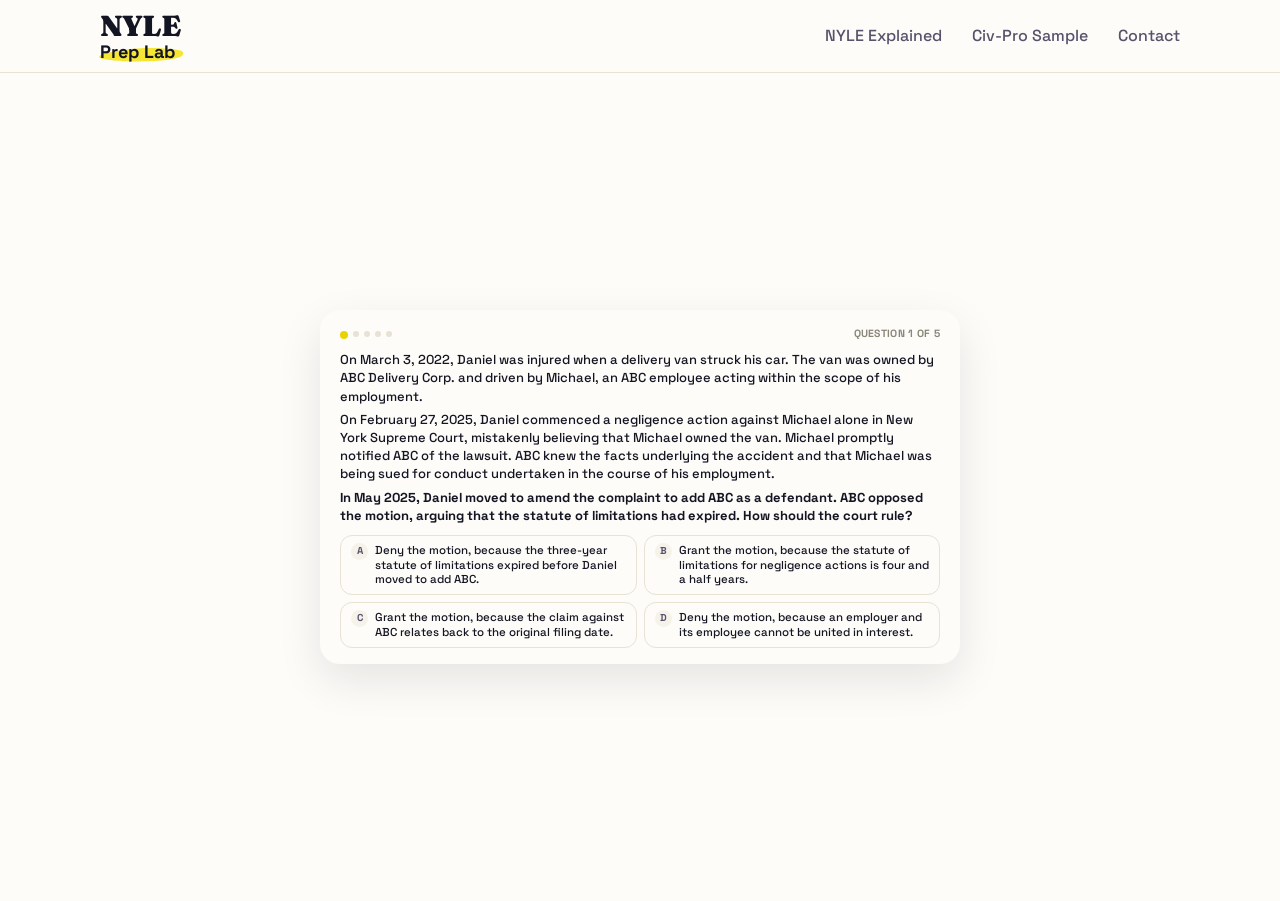
==== commit 2ce439eb: "Redesign practice quiz: zero scroll, modern UI, completion screen - Remove the back link and footer " ====
--- a/nyle-civil-procedure-practice-questions.html
+++ b/nyle-civil-procedure-practice-questions.html
@@ -23,7 +23,7 @@
 <meta property="og:image" content="https://nylepreplab.com/assets/brand/instagram-profile.png">
 
 <link rel="icon" type="image/png" href="assets/brand/favicon-512.png">
-<link rel="stylesheet" href="css/style.css?v=4">
+<link rel="stylesheet" href="css/style.css?v=5">
 </head>
 <body>
 
@@ -50,25 +50,31 @@
 </header>
 
 <main>
-  <section class="section quiz-page-section">
-    <div class="container article-shell">
-      <a href="index.html#practice" class="article-back">&larr; Back to NYLE Prep Lab</a>
-      <h1 class="quiz-page-title">Civil Procedure Practice Questions</h1>
-
+  <section class="quiz-page-section">
+    <div class="container">
       <div class="quiz-app">
 
         <div class="quiz-slide active" data-slide="1">
-          <p class="quiz-progress">Question 1 of 5</p>
-          <div class="quiz-prompt-scroll">
+          <div class="quiz-meta">
+            <div class="quiz-dots">
+              <span class="quiz-dot is-current"></span>
+              <span class="quiz-dot"></span>
+              <span class="quiz-dot"></span>
+              <span class="quiz-dot"></span>
+              <span class="quiz-dot"></span>
+            </div>
+            <span class="quiz-count">Question 1 of 5</span>
+          </div>
+          <div class="quiz-prompt">
             <p>On March 3, 2022, Daniel was injured when a delivery van struck his car. The van was owned by ABC Delivery Corp. and driven by Michael, an ABC employee acting within the scope of his employment.</p>
             <p>On February 27, 2025, Daniel commenced a negligence action against Michael alone in New York Supreme Court, mistakenly believing that Michael owned the van. Michael promptly notified ABC of the lawsuit. ABC knew the facts underlying the accident and that Michael was being sued for conduct undertaken in the course of his employment.</p>
             <p>In May 2025, Daniel moved to amend the complaint to add ABC as a defendant. ABC opposed the motion, arguing that the statute of limitations had expired. How should the court rule?</p>
           </div>
           <div class="quiz-choices-list">
-            <button type="button" class="quiz-choice" data-correct="false"><span class="quiz-choice-letter">A.</span><span>Deny the motion, because the three-year statute of limitations expired before Daniel moved to add ABC.</span></button>
-            <button type="button" class="quiz-choice" data-correct="false"><span class="quiz-choice-letter">B.</span><span>Grant the motion, because the statute of limitations for negligence actions is four and a half years.</span></button>
-            <button type="button" class="quiz-choice" data-correct="true"><span class="quiz-choice-letter">C.</span><span>Grant the motion, because the claim against ABC relates back to the original filing date.</span></button>
-            <button type="button" class="quiz-choice" data-correct="false"><span class="quiz-choice-letter">D.</span><span>Deny the motion, because an employer and its employee cannot be united in interest.</span></button>
+            <button type="button" class="quiz-choice" data-correct="false"><span class="quiz-choice-letter">A</span><span class="quiz-choice-text">Deny the motion, because the three-year statute of limitations expired before Daniel moved to add ABC.</span></button>
+            <button type="button" class="quiz-choice" data-correct="false"><span class="quiz-choice-letter">B</span><span class="quiz-choice-text">Grant the motion, because the statute of limitations for negligence actions is four and a half years.</span></button>
+            <button type="button" class="quiz-choice" data-correct="true"><span class="quiz-choice-letter">C</span><span class="quiz-choice-text">Grant the motion, because the claim against ABC relates back to the original filing date.</span></button>
+            <button type="button" class="quiz-choice" data-correct="false"><span class="quiz-choice-letter">D</span><span class="quiz-choice-text">Deny the motion, because an employer and its employee cannot be united in interest.</span></button>
           </div>
           <div class="quiz-feedback">
             <p class="quiz-feedback-answer">Correct Answer: <span class="quiz-correct-letter">C</span></p>
@@ -78,18 +84,27 @@
         </div>
 
         <div class="quiz-slide" data-slide="2">
-          <p class="quiz-progress">Question 2 of 5</p>
-          <div class="quiz-prompt-scroll">
+          <div class="quiz-meta">
+            <div class="quiz-dots">
+              <span class="quiz-dot is-done"></span>
+              <span class="quiz-dot is-current"></span>
+              <span class="quiz-dot"></span>
+              <span class="quiz-dot"></span>
+              <span class="quiz-dot"></span>
+            </div>
+            <span class="quiz-count">Question 2 of 5</span>
+          </div>
+          <div class="quiz-prompt">
             <p>On June 1, 2022, Paula was injured in a car accident caused by Dan. On May 20, 2025, Paula commenced a negligence action against Dan in New York Supreme Court.</p>
             <p>On June 2, 2025, a process server delivered the summons and complaint to Dan&rsquo;s adult son at Dan&rsquo;s home. The process server mailed a copy to Dan at his home on July 1, 2025, and promptly filed proof of service.</p>
             <p>On July 15, 2025, Dan served an answer that included an affirmative defense of improper service. On October 1, 2025, Dan moved to dismiss the complaint for lack of personal jurisdiction, arguing that the mailing was made too late.</p>
             <p>How should the court rule?</p>
           </div>
           <div class="quiz-choices-list">
-            <button type="button" class="quiz-choice" data-correct="false"><span class="quiz-choice-letter">A.</span><span>Grant the motion, because the mailing was made more than 20 days after delivery to Dan&rsquo;s son, and a late mailing does not cure the defect.</span></button>
-            <button type="button" class="quiz-choice" data-correct="false"><span class="quiz-choice-letter">B.</span><span>Grant the motion, but Paula may commence a new action within six months under CPLR 205(a).</span></button>
-            <button type="button" class="quiz-choice" data-correct="true"><span class="quiz-choice-letter">C.</span><span>Deny the motion, because Dan waived his objection to improper service by failing to move on that ground within 60 days after serving his answer.</span></button>
-            <button type="button" class="quiz-choice" data-correct="false"><span class="quiz-choice-letter">D.</span><span>Deny the motion, because Dan waived any objection to personal jurisdiction by serving an answer instead of making a pre-answer motion to dismiss.</span></button>
+            <button type="button" class="quiz-choice" data-correct="false"><span class="quiz-choice-letter">A</span><span class="quiz-choice-text">Grant the motion, because the mailing was made more than 20 days after delivery to Dan&rsquo;s son, and a late mailing does not cure the defect.</span></button>
+            <button type="button" class="quiz-choice" data-correct="false"><span class="quiz-choice-letter">B</span><span class="quiz-choice-text">Grant the motion, but Paula may commence a new action within six months under CPLR 205(a).</span></button>
+            <button type="button" class="quiz-choice" data-correct="true"><span class="quiz-choice-letter">C</span><span class="quiz-choice-text">Deny the motion, because Dan waived his objection to improper service by failing to move on that ground within 60 days after serving his answer.</span></button>
+            <button type="button" class="quiz-choice" data-correct="false"><span class="quiz-choice-letter">D</span><span class="quiz-choice-text">Deny the motion, because Dan waived any objection to personal jurisdiction by serving an answer instead of making a pre-answer motion to dismiss.</span></button>
           </div>
           <div class="quiz-feedback">
             <p class="quiz-feedback-answer">Correct Answer: <span class="quiz-correct-letter">C</span></p>
@@ -99,17 +114,26 @@
         </div>
 
         <div class="quiz-slide" data-slide="3">
-          <p class="quiz-progress">Question 3 of 5</p>
-          <div class="quiz-prompt-scroll">
+          <div class="quiz-meta">
+            <div class="quiz-dots">
+              <span class="quiz-dot is-done"></span>
+              <span class="quiz-dot is-done"></span>
+              <span class="quiz-dot is-current"></span>
+              <span class="quiz-dot"></span>
+              <span class="quiz-dot"></span>
+            </div>
+            <span class="quiz-count">Question 3 of 5</span>
+          </div>
+          <div class="quiz-prompt">
             <p>On March 2, 2026, Supreme Court entered a judgment in favor of Acme Corp. against Beth, who was represented by counsel throughout the action. On March 4, Acme&rsquo;s attorney mailed a copy of the judgment with written notice of entry to Beth at her home in New York. Beth gave the papers to her attorney on March 6.</p>
             <p>On April 1, Acme&rsquo;s attorney realized the error and mailed a copy of the judgment with written notice of entry to Beth&rsquo;s attorney&rsquo;s office in New York. On May 4, 2026, Beth&rsquo;s attorney served and filed a notice of appeal. Acme moves to dismiss the appeal as untimely.</p>
             <p>How should the court rule?</p>
           </div>
           <div class="quiz-choices-list">
-            <button type="button" class="quiz-choice" data-correct="false"><span class="quiz-choice-letter">A.</span><span>Grant the motion, because the notice of appeal was filed more than 30 days after Beth&rsquo;s attorney received the judgment and notice of entry on March 6.</span></button>
-            <button type="button" class="quiz-choice" data-correct="false"><span class="quiz-choice-letter">B.</span><span>Grant the motion, because the notice of appeal was filed more than 30 days after Acme served the judgment and notice of entry on Beth&rsquo;s attorney.</span></button>
-            <button type="button" class="quiz-choice" data-correct="false"><span class="quiz-choice-letter">C.</span><span>Deny the motion, because Acme&rsquo;s initial service on Beth instead of her attorney was defective, so Acme could not later start the time to appeal by re-serving.</span></button>
-            <button type="button" class="quiz-choice" data-correct="true"><span class="quiz-choice-letter">D.</span><span>Deny the motion, because the time to appeal ran from the April 1 service on Beth&rsquo;s attorney and was extended by five days because service was made by mail.</span></button>
+            <button type="button" class="quiz-choice" data-correct="false"><span class="quiz-choice-letter">A</span><span class="quiz-choice-text">Grant the motion, because the notice of appeal was filed more than 30 days after Beth&rsquo;s attorney received the judgment and notice of entry on March 6.</span></button>
+            <button type="button" class="quiz-choice" data-correct="false"><span class="quiz-choice-letter">B</span><span class="quiz-choice-text">Grant the motion, because the notice of appeal was filed more than 30 days after Acme served the judgment and notice of entry on Beth&rsquo;s attorney.</span></button>
+            <button type="button" class="quiz-choice" data-correct="false"><span class="quiz-choice-letter">C</span><span class="quiz-choice-text">Deny the motion, because Acme&rsquo;s initial service on Beth instead of her attorney was defective, so Acme could not later start the time to appeal by re-serving.</span></button>
+            <button type="button" class="quiz-choice" data-correct="true"><span class="quiz-choice-letter">D</span><span class="quiz-choice-text">Deny the motion, because the time to appeal ran from the April 1 service on Beth&rsquo;s attorney and was extended by five days because service was made by mail.</span></button>
           </div>
           <div class="quiz-feedback">
             <p class="quiz-feedback-answer">Correct Answer: <span class="quiz-correct-letter">D</span></p>
@@ -119,18 +143,27 @@
         </div>
 
         <div class="quiz-slide" data-slide="4">
-          <p class="quiz-progress">Question 4 of 5</p>
-          <div class="quiz-prompt-scroll">
+          <div class="quiz-meta">
+            <div class="quiz-dots">
+              <span class="quiz-dot is-done"></span>
+              <span class="quiz-dot is-done"></span>
+              <span class="quiz-dot is-done"></span>
+              <span class="quiz-dot is-current"></span>
+              <span class="quiz-dot"></span>
+            </div>
+            <span class="quiz-count">Question 4 of 5</span>
+          </div>
+          <div class="quiz-prompt">
             <p>Coastline Supply and Harbor Foods signed a written contract that requires arbitration of all disputes. Harbor&rsquo;s payment to Coastline was due on March 1, 2017, and Harbor never paid.</p>
             <p>On September 10, 2025, Coastline sent Harbor a demand for arbitration by regular first-class mail. The demand complied with CPLR 7503(c) in every respect except the method of service. Harbor did not apply to stay the arbitration and did not take part in it. The arbitrator delivered an award in Coastline&rsquo;s favor on February 2, 2026.</p>
             <p>On April 15, 2026, Harbor moved to vacate the award on the ground that the claim was barred by the statute of limitations.</p>
             <p>How should the court rule?</p>
           </div>
           <div class="quiz-choices-list">
-            <button type="button" class="quiz-choice" data-correct="false"><span class="quiz-choice-letter">A.</span><span>Deny the motion, because Harbor waived the statute of limitations defense by failing to apply to stay the arbitration within 20 days after receiving the demand.</span></button>
-            <button type="button" class="quiz-choice" data-correct="false"><span class="quiz-choice-letter">B.</span><span>Deny the motion, because a court may not vacate an arbitration award for an arbitrator&rsquo;s errors of law.</span></button>
-            <button type="button" class="quiz-choice" data-correct="false"><span class="quiz-choice-letter">C.</span><span>Deny the motion, because under CPLR 7502(b) the arbitrator, not the court, decides whether to apply a statute of limitations bar.</span></button>
-            <button type="button" class="quiz-choice" data-correct="true"><span class="quiz-choice-letter">D.</span><span>Grant the motion, because the demand was improperly served and Harbor did not participate in the arbitration, preserving its statute-of-limitations defense.</span></button>
+            <button type="button" class="quiz-choice" data-correct="false"><span class="quiz-choice-letter">A</span><span class="quiz-choice-text">Deny the motion, because Harbor waived the statute of limitations defense by failing to apply to stay the arbitration within 20 days after receiving the demand.</span></button>
+            <button type="button" class="quiz-choice" data-correct="false"><span class="quiz-choice-letter">B</span><span class="quiz-choice-text">Deny the motion, because a court may not vacate an arbitration award for an arbitrator&rsquo;s errors of law.</span></button>
+            <button type="button" class="quiz-choice" data-correct="false"><span class="quiz-choice-letter">C</span><span class="quiz-choice-text">Deny the motion, because under CPLR 7502(b) the arbitrator, not the court, decides whether to apply a statute of limitations bar.</span></button>
+            <button type="button" class="quiz-choice" data-correct="true"><span class="quiz-choice-letter">D</span><span class="quiz-choice-text">Grant the motion, because the demand was improperly served and Harbor did not participate in the arbitration, preserving its statute-of-limitations defense.</span></button>
           </div>
           <div class="quiz-feedback">
             <p class="quiz-feedback-answer">Correct Answer: <span class="quiz-correct-letter">D</span></p>
@@ -140,23 +173,36 @@
         </div>
 
         <div class="quiz-slide" data-slide="5">
-          <p class="quiz-progress">Question 5 of 5</p>
-          <div class="quiz-prompt-scroll">
+          <div class="quiz-meta">
+            <div class="quiz-dots">
+              <span class="quiz-dot is-done"></span>
+              <span class="quiz-dot is-done"></span>
+              <span class="quiz-dot is-done"></span>
+              <span class="quiz-dot is-done"></span>
+              <span class="quiz-dot is-current"></span>
+            </div>
+            <span class="quiz-count">Question 5 of 5</span>
+          </div>
+          <div class="quiz-prompt">
             <p>On January 15, 2026, a state licensing board held a hearing on charges against Lena, a licensed contractor, and took testimony and documentary evidence. On March 2, 2026, the board issued its final determination revoking Lena&rsquo;s license and served it on her the same day.</p>
             <p>On June 25, 2026, Lena commenced an Article 78 proceeding in Supreme Court by filing a petition. The petition alleges only that the board&rsquo;s determination was not supported by substantial evidence. Lena served the petition on the board on July 20, 2026. The board moved to dismiss for untimely service.</p>
             <p>What should Supreme Court do?</p>
           </div>
           <div class="quiz-choices-list">
-            <button type="button" class="quiz-choice" data-correct="false"><span class="quiz-choice-letter">A.</span><span>Transfer the proceeding to the Appellate Division, because the petition challenges a determination made after an evidentiary hearing.</span></button>
-            <button type="button" class="quiz-choice" data-correct="false"><span class="quiz-choice-letter">B.</span><span>Deny the motion, because Lena served the petition within 120 days after filing it.</span></button>
-            <button type="button" class="quiz-choice" data-correct="false"><span class="quiz-choice-letter">C.</span><span>Grant the motion, because Lena commenced the proceeding more than four months after the hearing took place, and a claim that the agency&rsquo;s determination was not supported by substantial evidence is not a proper ground for obtaining relief under Article 78.</span></button>
-            <button type="button" class="quiz-choice" data-correct="true"><span class="quiz-choice-letter">D.</span><span>Decide the service objection itself, and dismiss the proceeding unless it extends Lena&rsquo;s time to serve, because she served the petition more than 15 days after the limitations period expired.</span></button>
+            <button type="button" class="quiz-choice" data-correct="false"><span class="quiz-choice-letter">A</span><span class="quiz-choice-text">Transfer the proceeding to the Appellate Division, because the petition challenges a determination made after an evidentiary hearing.</span></button>
+            <button type="button" class="quiz-choice" data-correct="false"><span class="quiz-choice-letter">B</span><span class="quiz-choice-text">Deny the motion, because Lena served the petition within 120 days after filing it.</span></button>
+            <button type="button" class="quiz-choice" data-correct="false"><span class="quiz-choice-letter">C</span><span class="quiz-choice-text">Grant the motion, because Lena commenced the proceeding more than four months after the hearing took place, and a claim that the agency&rsquo;s determination was not supported by substantial evidence is not a proper ground for obtaining relief under Article 78.</span></button>
+            <button type="button" class="quiz-choice" data-correct="true"><span class="quiz-choice-letter">D</span><span class="quiz-choice-text">Decide the service objection itself, and dismiss the proceeding unless it extends Lena&rsquo;s time to serve, because she served the petition more than 15 days after the limitations period expired.</span></button>
           </div>
           <div class="quiz-feedback">
             <p class="quiz-feedback-answer">Correct Answer: <span class="quiz-correct-letter">D</span></p>
             <p class="quiz-feedback-explanation">Under CPLR 217, the four-month limitation period ran from the March 2 final determination and expired on July 2, so the petition was filed on time. Under CPLR 306-b, service had to be made within 15 days after the limitation period expired, by July 17, so the July 20 service was late. Under CPLR 7804(g), the court must decide any objection that could end the proceeding before transferring it to the Appellate Division.</p>
           </div>
-          <a href="https://payhip.com/order?link=jAn7y" target="_blank" rel="noopener" class="quiz-next-btn btn btn-primary">Get All 220 Questions &rarr;</a>
+          <div class="quiz-complete">
+            <p class="quiz-complete-title">Nice work! You&rsquo;ve completed all 5 free questions.</p>
+            <p class="quiz-complete-sub">Keep practicing: 220 more questions are waiting for you.</p>
+            <a href="https://payhip.com/order?link=jAn7y" target="_blank" rel="noopener" class="btn btn-primary quiz-complete-btn">Unlock 220 More Questions &rarr;</a>
+          </div>
         </div>
 
       </div>
@@ -164,25 +210,6 @@
   </section>
 </main>
 
-<footer class="site-footer">
-  <div class="container footer-inner">
-    <nav class="footer-nav">
-      <a href="index.html#nyle-explained">NYLE Explained</a>
-      <a href="nyle-civil-procedure-practice-questions.html">Civ-Pro Sample</a>
-      <a href="index.html#contact">Contact</a>
-    </nav>
-    <a href="https://www.instagram.com/nylepreplab/" target="_blank" rel="noopener" class="footer-social" aria-label="NYLE Prep Lab on Instagram">
-      <svg width="18" height="18" viewBox="0 0 24 24" fill="none" stroke="currentColor" stroke-width="2" stroke-linecap="round" stroke-linejoin="round">
-        <rect x="2" y="2" width="20" height="20" rx="5"/>
-        <circle cx="12" cy="12" r="4"/>
-        <circle cx="17.5" cy="6.5" r="1" fill="currentColor" stroke="none"/>
-      </svg>
-    </a>
-    <p>&copy; <span id="year"></span> NYLE Prep Lab. All rights reserved.</p>
-    <p class="footer-disclaimer">NYLE Prep Lab is an independent exam-preparation resource and is not affiliated with, endorsed by, or connected to the New York State Board of Law Examiners.</p>
-  </div>
-</footer>
-
-<script src="js/main.js?v=4"></script>
+<script src="js/main.js?v=5"></script>
 </body>
 </html>
--- a/css/style.css
+++ b/css/style.css
@@ -495,90 +495,132 @@
 .section-dark .section-lead { color: #C9C6DB; }
 
 /* ---------- Practice questions (interactive quiz) ---------- */
-.quiz-page-section { padding: 8px 0 32px; }
-.quiz-page-section .article-back { margin-bottom: 6px; }
-.quiz-page-title { font-size: 19px; margin-bottom: 8px; }
-.quiz-app { max-width: 720px; margin: 0 auto; }
+@keyframes quizFade {
+  from { opacity: 0; transform: translateY(8px); }
+  to { opacity: 1; transform: translateY(0); }
+}
+.quiz-page-section {
+  min-height: calc(100vh - 72px);
+  display: flex;
+  align-items: center;
+  padding: 20px 0;
+}
+.quiz-page-section > .container { width: 100%; }
+.quiz-app { max-width: 640px; margin: 0 auto; }
 .quiz-slide { display: none; }
 .quiz-slide.active {
   display: flex;
   flex-direction: column;
-  background: var(--cream-deep);
-  border: 1px solid var(--border);
-  border-radius: var(--radius);
-  padding: 14px 20px;
-}
-.quiz-progress {
+  background: var(--cream);
+  border-radius: 20px;
+  box-shadow: 0 16px 44px rgba(20, 21, 34, 0.1);
+  padding: 16px 20px;
+  animation: quizFade 0.3s ease;
+}
+.quiz-meta {
+  display: flex;
+  align-items: center;
+  justify-content: space-between;
+  margin-bottom: 8px;
+}
+.quiz-dots { display: flex; gap: 5px; }
+.quiz-dot {
+  width: 6px;
+  height: 6px;
+  border-radius: 50%;
+  background: var(--border);
+}
+.quiz-dot.is-done { background: var(--ink-soft); }
+.quiz-dot.is-current { width: 8px; height: 8px; background: var(--amber-deep); }
+.quiz-count {
   font-family: 'Space Grotesk', sans-serif;
   font-weight: 700;
-  font-size: 11.5px;
-  letter-spacing: 0.4px;
+  font-size: 10.5px;
+  letter-spacing: 0.3px;
   text-transform: uppercase;
-  color: var(--ink-soft);
-  margin-bottom: 6px;
-}
-.quiz-prompt-scroll {
-  max-height: 100px;
-  overflow-y: auto;
-  padding-right: 8px;
-  margin-bottom: 10px;
-  font-size: 14px;
-  line-height: 1.45;
-}
-.quiz-prompt-scroll p { margin-bottom: 7px; }
-.quiz-prompt-scroll p:last-child { margin-bottom: 0; }
-.quiz-choices-list { display: flex; flex-direction: column; gap: 5px; }
+  color: var(--ink-faint);
+}
+.quiz-prompt { margin-bottom: 10px; font-size: 13px; line-height: 1.4; }
+.quiz-prompt p { margin-bottom: 5px; }
+.quiz-prompt p:last-child { margin-bottom: 0; font-weight: 700; color: var(--ink); }
+.quiz-choices-list { display: grid; grid-template-columns: 1fr 1fr; gap: 7px; }
 .quiz-choice {
   display: flex;
   align-items: flex-start;
-  gap: 10px;
+  gap: 7px;
   width: 100%;
   text-align: left;
   background: var(--cream);
   border: 1.5px solid var(--border);
-  border-radius: 10px;
-  padding: 7px 12px;
+  border-radius: 12px;
+  padding: 7px 10px;
   font: inherit;
-  font-size: 13px;
-  line-height: 1.35;
+  font-size: 11.5px;
+  line-height: 1.28;
   color: var(--ink);
   cursor: pointer;
-  transition: background 0.15s ease, border-color 0.15s ease;
-}
-.quiz-choice:hover { border-color: var(--ink); }
+  transition: border-color 0.15s ease, background 0.15s ease, transform 0.15s ease, box-shadow 0.15s ease;
+}
+.quiz-choice:hover { border-color: var(--ink); transform: translateY(-1px); box-shadow: 0 6px 14px rgba(20, 21, 34, 0.08); }
 .quiz-choices-list.answered .quiz-choice { cursor: default; pointer-events: none; }
-.quiz-choices-list.answered .quiz-choice:hover { border-color: var(--border); }
+.quiz-choices-list.answered .quiz-choice:hover { transform: none; box-shadow: none; }
+.quiz-choice-letter {
+  display: flex;
+  align-items: center;
+  justify-content: center;
+  width: 17px;
+  height: 17px;
+  border-radius: 50%;
+  background: var(--cream-deep);
+  color: var(--ink-soft);
+  font-family: 'Space Grotesk', sans-serif;
+  font-weight: 700;
+  font-size: 10px;
+  flex-shrink: 0;
+  transition: background 0.15s ease, color 0.15s ease;
+}
 .quiz-choice.is-correct { background: #E9F7E5; border-color: #23522A; }
+.quiz-choice.is-correct .quiz-choice-letter { background: #23522A; color: #fff; }
 .quiz-choice.is-incorrect { background: #FBEAEA; border-color: #7A2626; }
-.quiz-choice-letter {
-  font-family: 'Fraunces', serif;
-  font-weight: 700;
-  color: var(--ink-soft);
-  flex-shrink: 0;
-}
+.quiz-choice.is-incorrect .quiz-choice-letter { background: #7A2626; color: #fff; }
 .quiz-feedback {
   display: none;
-  border-top: 1px dashed var(--border);
-  margin-top: 6px;
-  padding-top: 6px;
-  max-height: 64px;
-  overflow-y: auto;
+  margin-top: 8px;
+  padding: 8px 10px;
+  background: var(--cream-deep);
+  border-radius: 10px;
+  border-left: 3px solid var(--amber-deep);
+  animation: quizFade 0.25s ease;
 }
 .quiz-slide.answered .quiz-feedback { display: block; }
-.quiz-feedback-answer { font-weight: 700; margin-bottom: 3px; font-size: 12.5px; }
+.quiz-feedback-answer { font-weight: 700; margin-bottom: 2px; font-size: 11.5px; }
 .quiz-correct-letter {
   display: inline-block;
   background: var(--amber);
-  padding: 1px 10px;
+  padding: 0px 8px;
   border-radius: 6px;
   font-weight: 700;
 }
-.quiz-feedback-explanation { color: var(--ink-soft); font-size: 12.5px; line-height: 1.4; margin: 0; }
-.quiz-next-btn { display: none; margin-top: 6px; align-self: flex-start; padding: 8px 18px; font-size: 13px; }
+.quiz-feedback-explanation { color: var(--ink-soft); font-size: 11px; line-height: 1.35; margin: 0; }
+.quiz-next-btn { display: none; margin-top: 8px; align-self: flex-start; padding: 8px 18px; font-size: 12.5px; }
 .quiz-slide.answered .quiz-next-btn { display: inline-block; }
+.quiz-complete {
+  display: none;
+  margin-top: 8px;
+  padding-top: 8px;
+  border-top: 1px solid var(--border);
+  text-align: center;
+  animation: quizFade 0.3s ease;
+}
+.quiz-slide.answered .quiz-complete { display: block; }
+.quiz-complete-title { font-family: 'Fraunces', serif; font-weight: 700; font-size: 14.5px; margin-bottom: 2px; }
+.quiz-complete-sub { color: var(--ink-soft); font-size: 12px; margin-bottom: 10px; }
+.quiz-complete-btn { padding: 10px 22px; font-size: 12.5px; }
 
 @media (max-width: 680px) {
-  .quiz-slide.active { padding: 20px 18px; }
-  .quiz-prompt-scroll { max-height: none; overflow-y: visible; }
-  .quiz-feedback { max-height: none; overflow-y: visible; }
-}
+  .quiz-page-section { min-height: 0; padding: 20px 0 40px; }
+  .quiz-slide.active { padding: 18px 18px; }
+  .quiz-choices-list { grid-template-columns: 1fr; }
+  .quiz-prompt { font-size: 14px; }
+  .quiz-choice { font-size: 13px; padding: 9px 12px; }
+}
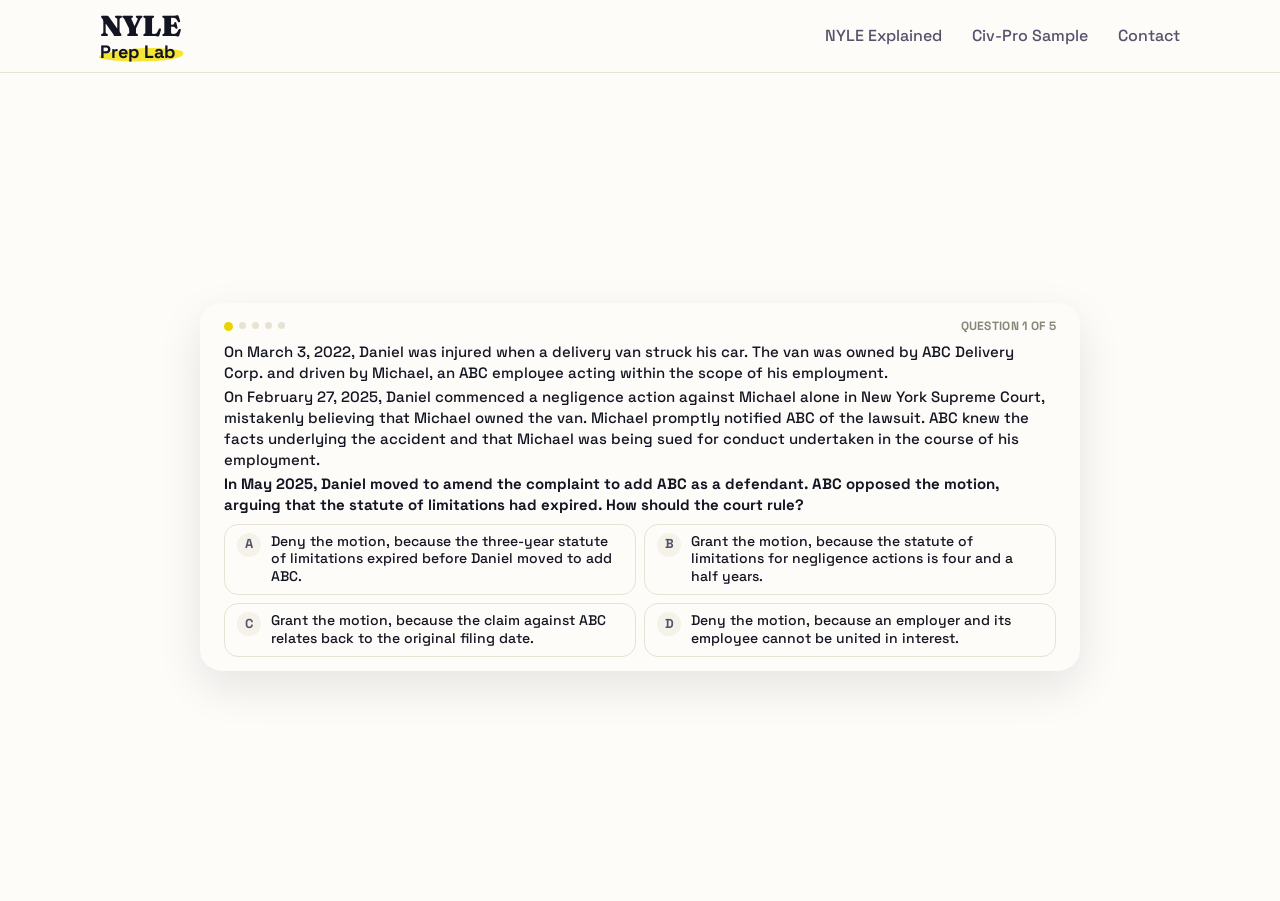
==== commit a04827ee: "Make practice quiz text larger and more readable Widen the quiz card (640px -> 880px) so answer choi" ====
--- a/nyle-civil-procedure-practice-questions.html
+++ b/nyle-civil-procedure-practice-questions.html
@@ -23,7 +23,7 @@
 <meta property="og:image" content="https://nylepreplab.com/assets/brand/instagram-profile.png">
 
 <link rel="icon" type="image/png" href="assets/brand/favicon-512.png">
-<link rel="stylesheet" href="css/style.css?v=5">
+<link rel="stylesheet" href="css/style.css?v=6">
 </head>
 <body>
 
@@ -199,8 +199,7 @@
             <p class="quiz-feedback-explanation">Under CPLR 217, the four-month limitation period ran from the March 2 final determination and expired on July 2, so the petition was filed on time. Under CPLR 306-b, service had to be made within 15 days after the limitation period expired, by July 17, so the July 20 service was late. Under CPLR 7804(g), the court must decide any objection that could end the proceeding before transferring it to the Appellate Division.</p>
           </div>
           <div class="quiz-complete">
-            <p class="quiz-complete-title">Nice work! You&rsquo;ve completed all 5 free questions.</p>
-            <p class="quiz-complete-sub">Keep practicing: 220 more questions are waiting for you.</p>
+            <p class="quiz-complete-title">Nice work! You&rsquo;ve completed all 5 free questions. Keep practicing: 220 more questions are waiting for you.</p>
             <a href="https://payhip.com/order?link=jAn7y" target="_blank" rel="noopener" class="btn btn-primary quiz-complete-btn">Unlock 220 More Questions &rarr;</a>
           </div>
         </div>
@@ -210,6 +209,6 @@
   </section>
 </main>
 
-<script src="js/main.js?v=5"></script>
+<script src="js/main.js?v=6"></script>
 </body>
 </html>
--- a/css/style.css
+++ b/css/style.css
@@ -506,56 +506,56 @@
   padding: 20px 0;
 }
 .quiz-page-section > .container { width: 100%; }
-.quiz-app { max-width: 640px; margin: 0 auto; }
+.quiz-app { max-width: 880px; margin: 0 auto; }
 .quiz-slide { display: none; }
 .quiz-slide.active {
   display: flex;
   flex-direction: column;
   background: var(--cream);
-  border-radius: 20px;
+  border-radius: 22px;
   box-shadow: 0 16px 44px rgba(20, 21, 34, 0.1);
-  padding: 16px 20px;
+  padding: 14px 24px;
   animation: quizFade 0.3s ease;
 }
 .quiz-meta {
   display: flex;
   align-items: center;
   justify-content: space-between;
-  margin-bottom: 8px;
-}
-.quiz-dots { display: flex; gap: 5px; }
+  margin-bottom: 6px;
+}
+.quiz-dots { display: flex; gap: 6px; }
 .quiz-dot {
-  width: 6px;
-  height: 6px;
+  width: 7px;
+  height: 7px;
   border-radius: 50%;
   background: var(--border);
 }
 .quiz-dot.is-done { background: var(--ink-soft); }
-.quiz-dot.is-current { width: 8px; height: 8px; background: var(--amber-deep); }
+.quiz-dot.is-current { width: 9px; height: 9px; background: var(--amber-deep); }
 .quiz-count {
   font-family: 'Space Grotesk', sans-serif;
   font-weight: 700;
-  font-size: 10.5px;
+  font-size: 12px;
   letter-spacing: 0.3px;
   text-transform: uppercase;
   color: var(--ink-faint);
 }
-.quiz-prompt { margin-bottom: 10px; font-size: 13px; line-height: 1.4; }
-.quiz-prompt p { margin-bottom: 5px; }
+.quiz-prompt { margin-bottom: 8px; font-size: 15px; line-height: 1.38; }
+.quiz-prompt p { margin-bottom: 4px; }
 .quiz-prompt p:last-child { margin-bottom: 0; font-weight: 700; color: var(--ink); }
-.quiz-choices-list { display: grid; grid-template-columns: 1fr 1fr; gap: 7px; }
+.quiz-choices-list { display: grid; grid-template-columns: 1fr 1fr; gap: 8px; }
 .quiz-choice {
   display: flex;
   align-items: flex-start;
-  gap: 7px;
+  gap: 10px;
   width: 100%;
   text-align: left;
   background: var(--cream);
   border: 1.5px solid var(--border);
-  border-radius: 12px;
-  padding: 7px 10px;
+  border-radius: 14px;
+  padding: 8px 12px;
   font: inherit;
-  font-size: 11.5px;
+  font-size: 14px;
   line-height: 1.28;
   color: var(--ink);
   cursor: pointer;
@@ -568,14 +568,14 @@
   display: flex;
   align-items: center;
   justify-content: center;
-  width: 17px;
-  height: 17px;
+  width: 24px;
+  height: 24px;
   border-radius: 50%;
   background: var(--cream-deep);
   color: var(--ink-soft);
   font-family: 'Space Grotesk', sans-serif;
   font-weight: 700;
-  font-size: 10px;
+  font-size: 13px;
   flex-shrink: 0;
   transition: background 0.15s ease, color 0.15s ease;
 }
@@ -585,37 +585,36 @@
 .quiz-choice.is-incorrect .quiz-choice-letter { background: #7A2626; color: #fff; }
 .quiz-feedback {
   display: none;
-  margin-top: 8px;
-  padding: 8px 10px;
+  margin-top: 6px;
+  padding: 7px 12px;
   background: var(--cream-deep);
-  border-radius: 10px;
+  border-radius: 12px;
   border-left: 3px solid var(--amber-deep);
   animation: quizFade 0.25s ease;
 }
 .quiz-slide.answered .quiz-feedback { display: block; }
-.quiz-feedback-answer { font-weight: 700; margin-bottom: 2px; font-size: 11.5px; }
+.quiz-feedback-answer { font-weight: 700; margin-bottom: 3px; font-size: 13.5px; }
 .quiz-correct-letter {
   display: inline-block;
   background: var(--amber);
-  padding: 0px 8px;
+  padding: 1px 9px;
   border-radius: 6px;
   font-weight: 700;
 }
-.quiz-feedback-explanation { color: var(--ink-soft); font-size: 11px; line-height: 1.35; margin: 0; }
-.quiz-next-btn { display: none; margin-top: 8px; align-self: flex-start; padding: 8px 18px; font-size: 12.5px; }
+.quiz-feedback-explanation { color: var(--ink-soft); font-size: 13px; line-height: 1.3; margin: 0; }
+.quiz-next-btn { display: none; margin-top: 6px; align-self: flex-start; padding: 8px 18px; font-size: 13.5px; }
 .quiz-slide.answered .quiz-next-btn { display: inline-block; }
 .quiz-complete {
   display: none;
-  margin-top: 8px;
-  padding-top: 8px;
+  margin-top: 6px;
+  padding-top: 6px;
   border-top: 1px solid var(--border);
   text-align: center;
   animation: quizFade 0.3s ease;
 }
 .quiz-slide.answered .quiz-complete { display: block; }
-.quiz-complete-title { font-family: 'Fraunces', serif; font-weight: 700; font-size: 14.5px; margin-bottom: 2px; }
-.quiz-complete-sub { color: var(--ink-soft); font-size: 12px; margin-bottom: 10px; }
-.quiz-complete-btn { padding: 10px 22px; font-size: 12.5px; }
+.quiz-complete-title { font-family: 'Fraunces', serif; font-weight: 700; font-size: 14.5px; margin-bottom: 6px; }
+.quiz-complete-btn { padding: 8px 18px; font-size: 13px; }
 
 @media (max-width: 680px) {
   .quiz-page-section { min-height: 0; padding: 20px 0 40px; }
